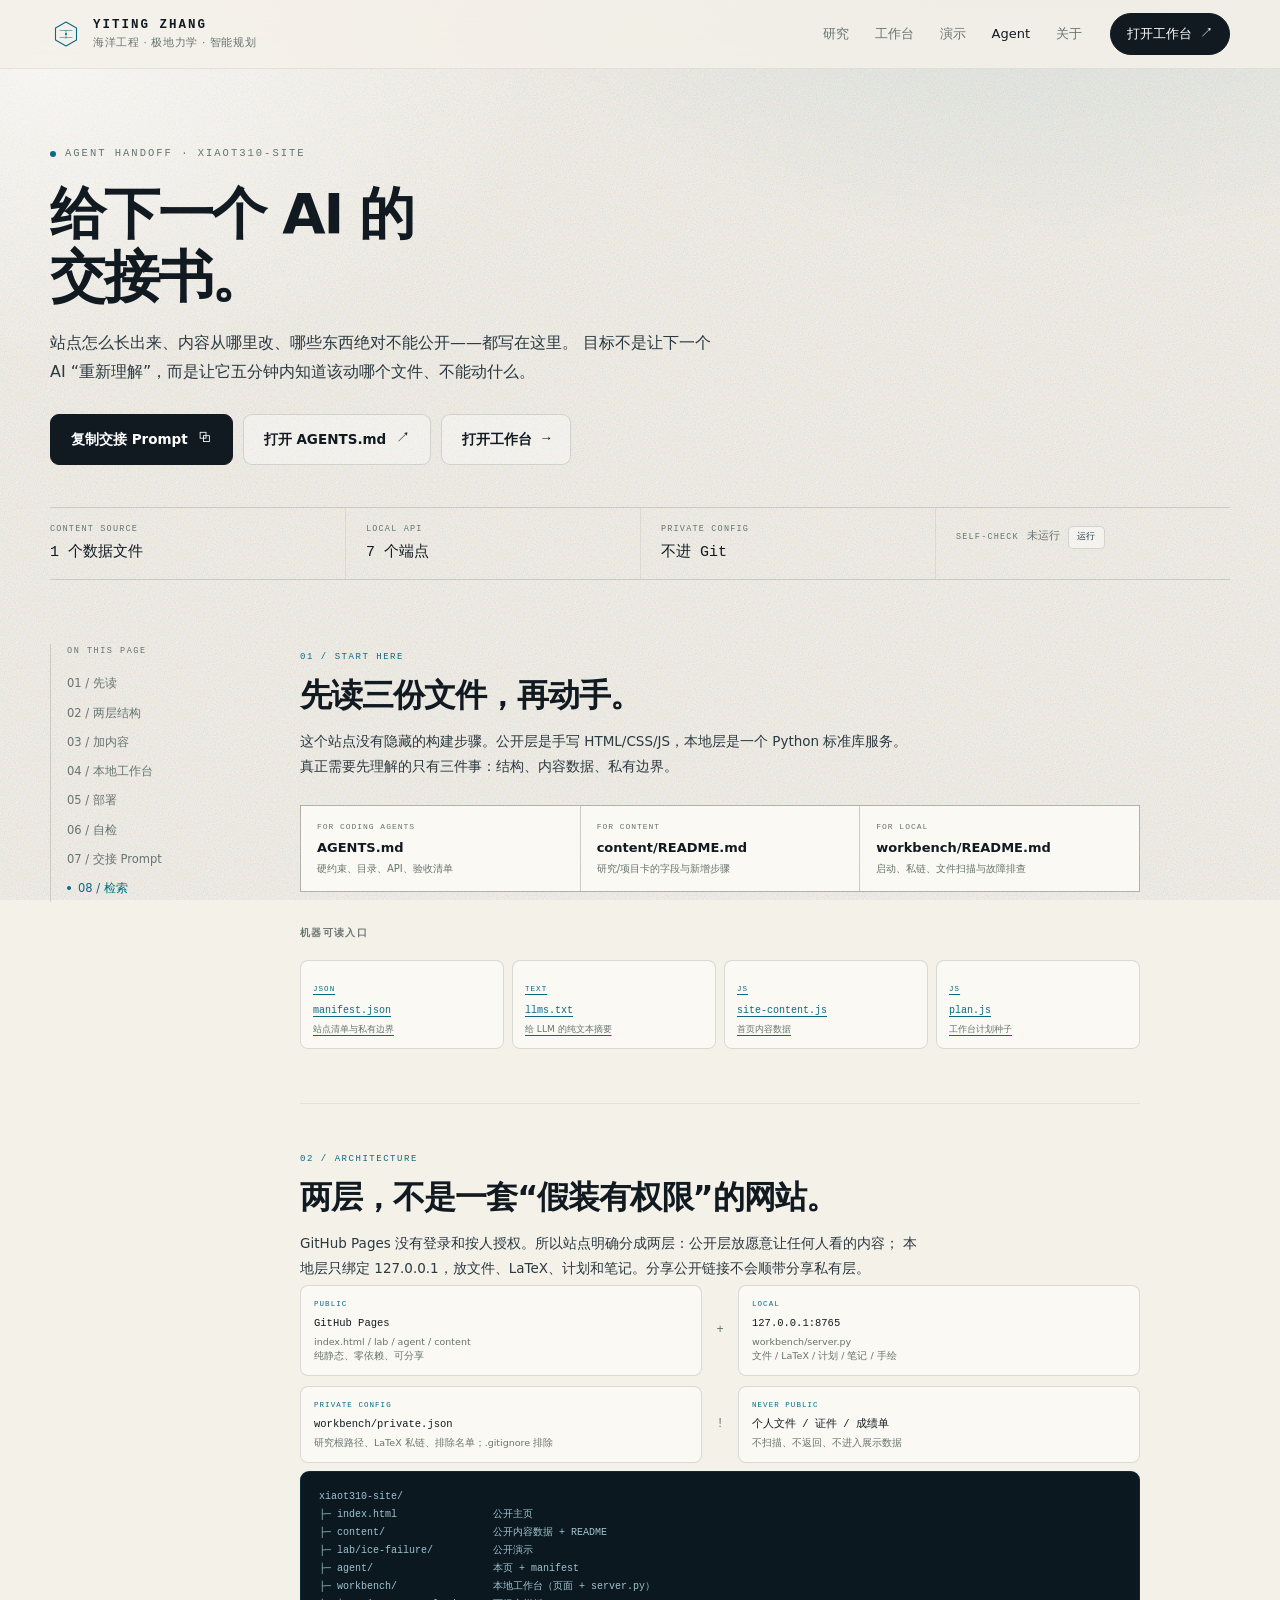
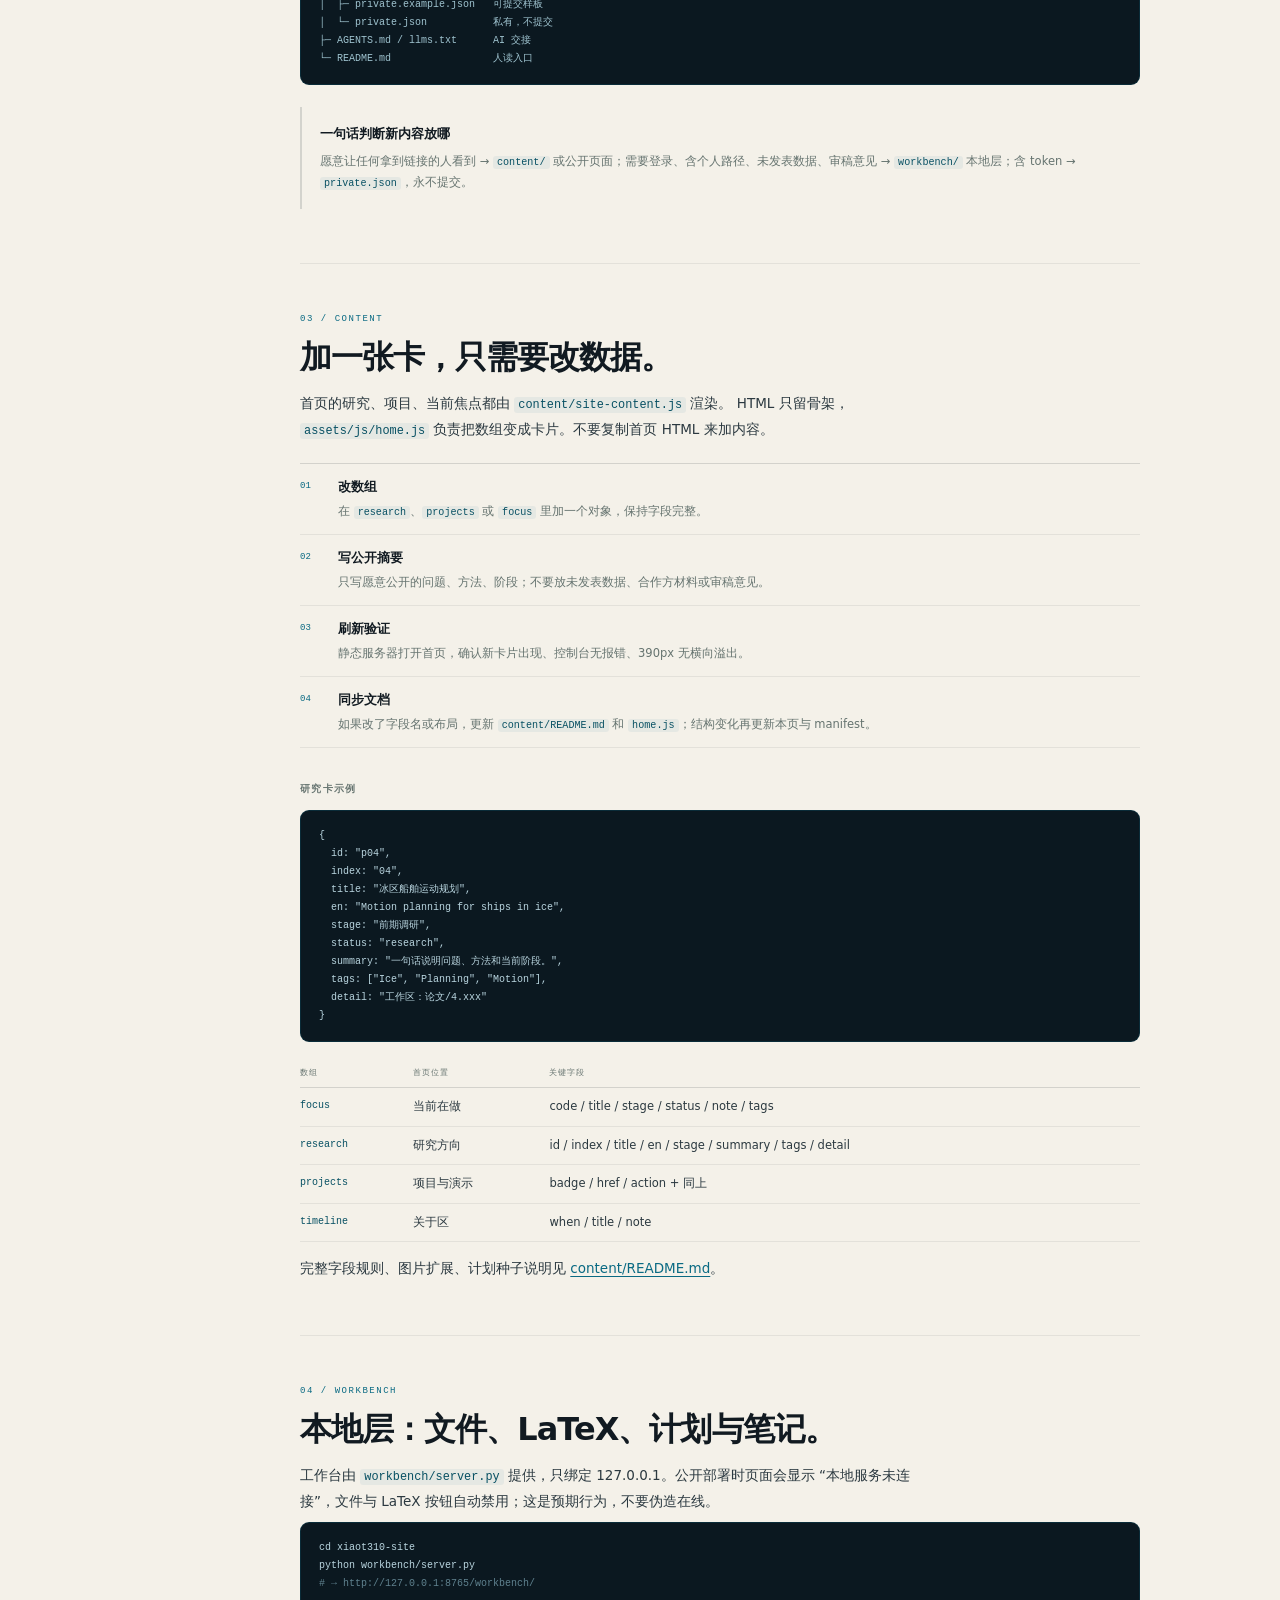
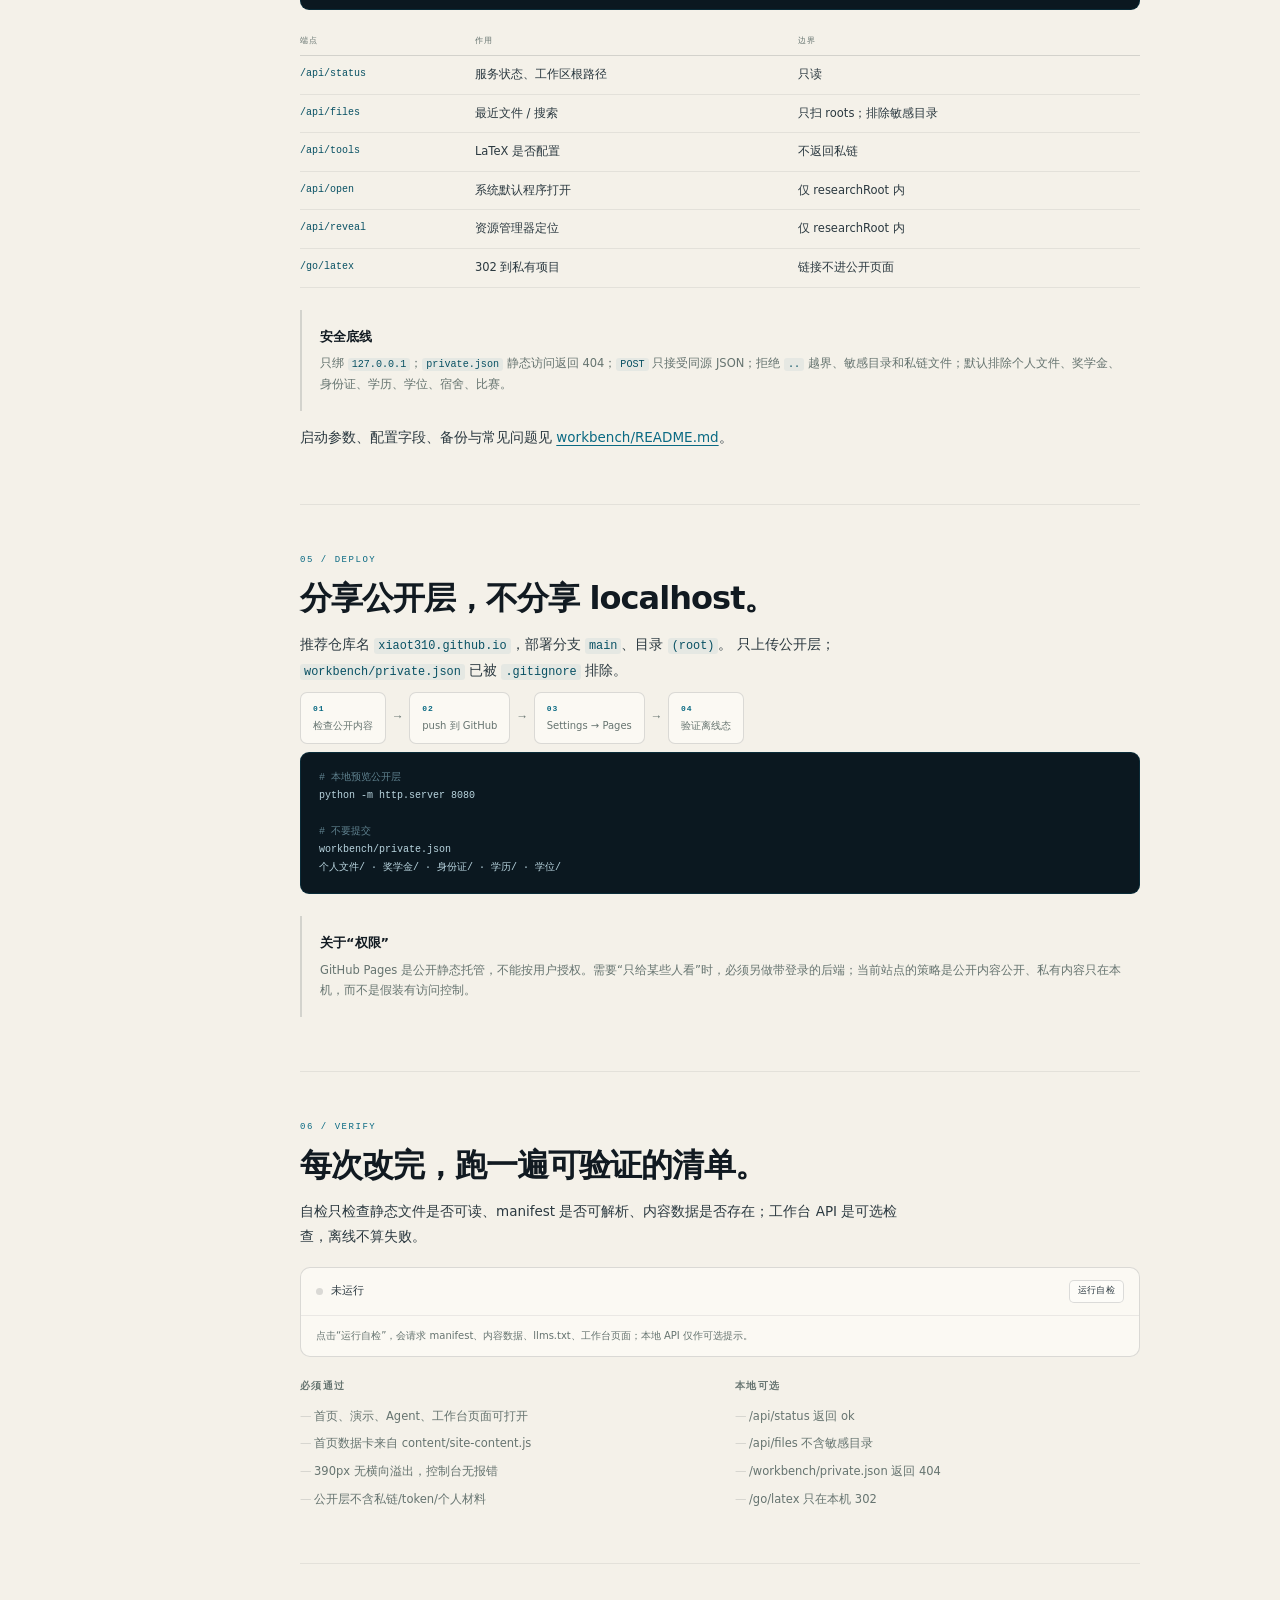
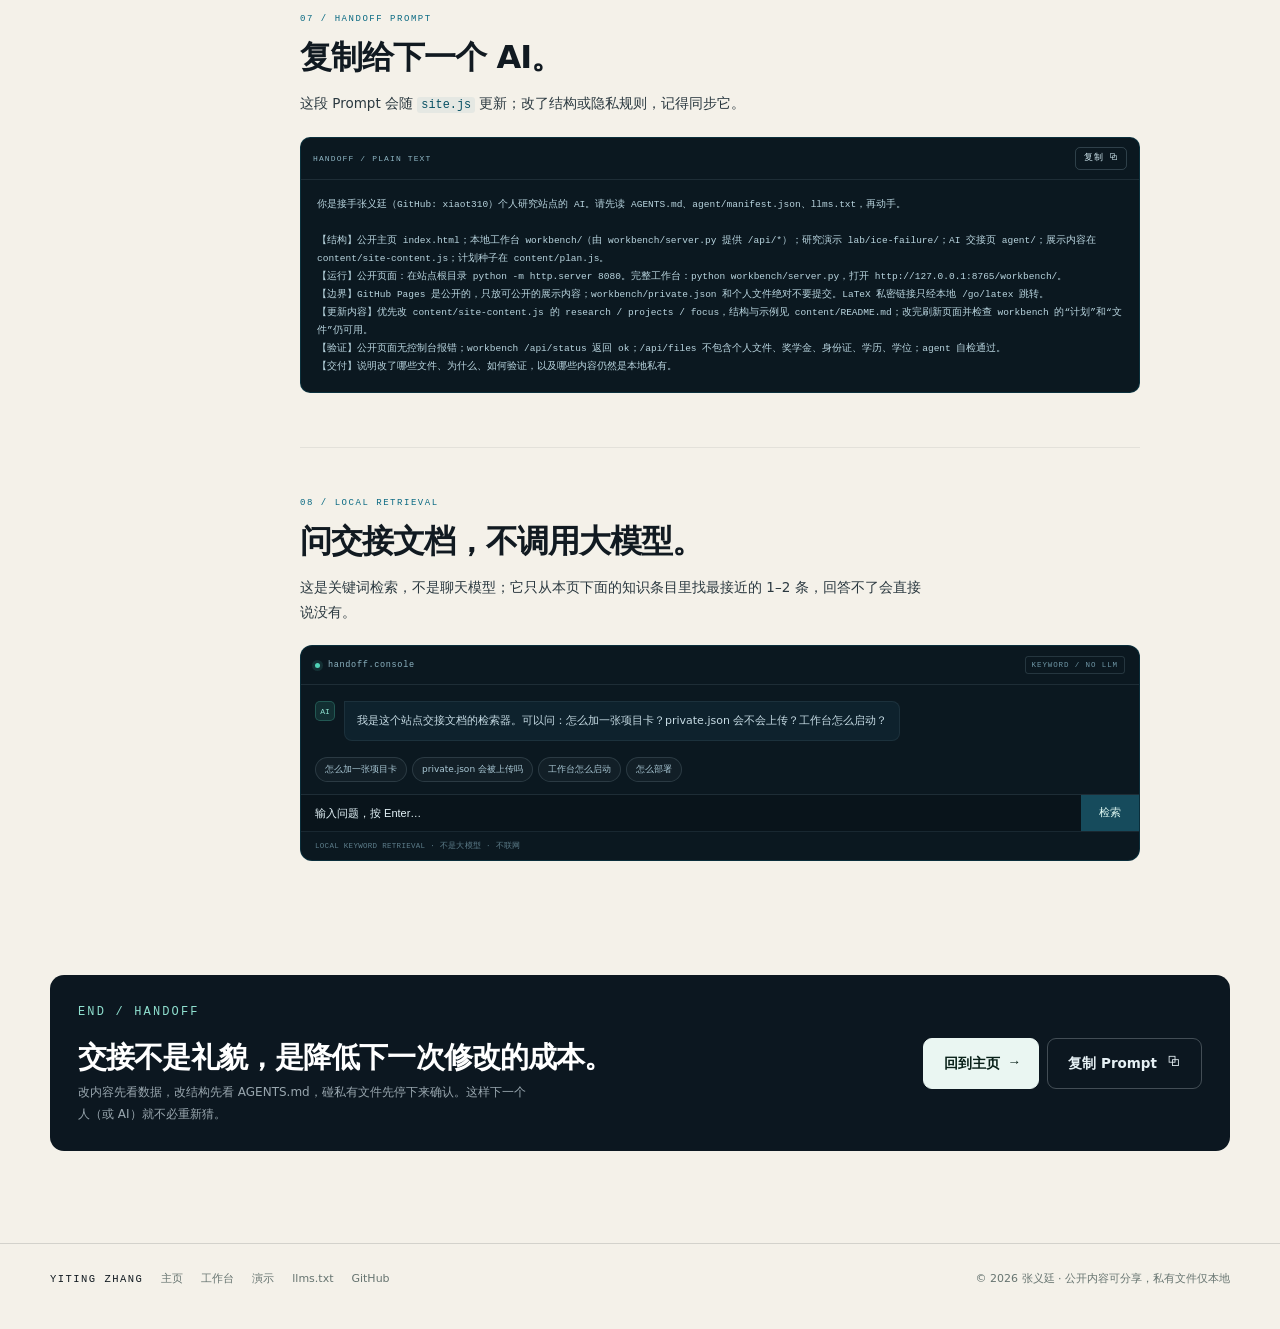
==== agent/index.html @ 85e4af39 "Initial site: personal research homepage + local workbench" ====
<!doctype html>
<html lang="zh-CN">
<head>
<meta charset="utf-8">
<meta name="viewport" content="width=device-width, initial-scale=1">
<title>Agent · 张义廷研究工作台</title>
<meta name="description" content="给下一个 AI 的交接书：站点结构、内容更新、公开/私有边界、工作台 API 与部署验证。">
<meta name="theme-color" content="#f4f1e9">
<link rel="icon" href="../assets/img/favicon.svg" type="image/svg+xml">
<link rel="stylesheet" href="../assets/css/site.css">
<link rel="stylesheet" href="agent.css">
</head>
<body class="agent-page">
<a class="skip" href="#main">跳到正文</a>

<header class="site-header">
  <div class="wrap header-inner">
    <a class="brand" href="../index.html" aria-label="张义廷主页">
      <svg class="brand-mark" viewBox="0 0 64 64" fill="none" aria-hidden="true">
        <path d="M32 8 53 20v24L32 56 11 44V20z" stroke="currentColor" stroke-width="2.2" stroke-linejoin="round"/>
        <path d="M20 25h24M32 25v16M20 39h24" stroke="currentColor" stroke-width="1.6" stroke-linecap="round" opacity=".65"/>
        <circle cx="32" cy="32" r="2.2" fill="currentColor"/>
      </svg>
      <span class="brand-text">
        <strong data-site="brand">YITING ZHANG</strong>
        <small data-site="tagline">海洋工程 · 极地力学 · 智能规划</small>
      </span>
    </a>
    <nav class="nav" aria-label="主导航">
      <a href="../index.html#research">研究</a>
      <a href="../workbench/index.html">工作台</a>
      <a href="../lab/ice-failure/index.html">演示</a>
      <a href="index.html" aria-current="page">Agent</a>
      <a href="../index.html#about">关于</a>
    </nav>
    <a class="header-cta" href="../workbench/index.html">打开工作台 <span>↗</span></a>
  </div>
</header>

<main id="main">
  <section class="wrap agent-hero">
    <p class="eyebrow"><span class="dot"></span> Agent handoff · xiaot310-site</p>
    <h1>给下一个 AI 的<br>交接书。</h1>
    <p class="lede">
      站点怎么长出来、内容从哪里改、哪些东西绝对不能公开——都写在这里。
      目标不是让下一个 AI “重新理解”，而是让它五分钟内知道该动哪个文件、不能动什么。
    </p>
    <div class="agent-hero-actions">
      <button class="btn btn-primary" type="button" data-copy-handoff>复制交接 Prompt <span class="arw">⧉</span></button>
      <a class="btn btn-ghost" href="../AGENTS.md">打开 AGENTS.md <span class="arw">↗</span></a>
      <a class="btn btn-ghost" href="../workbench/index.html">打开工作台 <span class="arw">→</span></a>
    </div>
    <div class="hero-stats">
      <div class="hs"><span>Content source</span><b>1 个数据文件</b></div>
      <div class="hs"><span>Local API</span><b>7 个端点</b></div>
      <div class="hs"><span>Private config</span><b>不进 Git</b></div>
      <div class="hs hs-check"><span>Self-check</span><b id="checkSummaryTop">未运行</b><button class="mini-btn" type="button" id="runCheckTop">运行</button></div>
    </div>
  </section>

  <div class="wrap agent-layout">
    <aside class="agent-toc" aria-label="本页目录">
      <p class="toc-title">ON THIS PAGE</p>
      <a href="#start">01 / 先读</a>
      <a href="#layers">02 / 两层结构</a>
      <a href="#content">03 / 加内容</a>
      <a href="#workbench">04 / 本地工作台</a>
      <a href="#deploy">05 / 部署</a>
      <a href="#verify">06 / 自检</a>
      <a href="#prompt">07 / 交接 Prompt</a>
      <a href="#ask">08 / 检索</a>
    </aside>

    <div class="agent-content">
      <section class="doc-section" id="start">
        <p class="doc-kicker">01 / START HERE</p>
        <h2>先读三份文件，再动手。</h2>
        <p class="doc-lede">
          这个站点没有隐藏的构建步骤。公开层是手写 HTML/CSS/JS，本地层是一个 Python 标准库服务。
          真正需要先理解的只有三件事：结构、内容数据、私有边界。
        </p>
        <div class="fact-grid">
          <div><span>FOR CODING AGENTS</span><b><a href="../AGENTS.md">AGENTS.md</a></b><small>硬约束、目录、API、验收清单</small></div>
          <div><span>FOR CONTENT</span><b><a href="../content/README.md">content/README.md</a></b><small>研究/项目卡的字段与新增步骤</small></div>
          <div><span>FOR LOCAL</span><b><a href="../workbench/README.md">workbench/README.md</a></b><small>启动、私链、文件扫描与故障排查</small></div>
        </div>
        <h3>机器可读入口</h3>
        <div class="machine-links">
          <a href="manifest.json"><span>JSON</span><b>manifest.json</b><small>站点清单与私有边界</small></a>
          <a href="../llms.txt"><span>TEXT</span><b>llms.txt</b><small>给 LLM 的纯文本摘要</small></a>
          <a href="../content/site-content.js"><span>JS</span><b>site-content.js</b><small>首页内容数据</small></a>
          <a href="../content/plan.js"><span>JS</span><b>plan.js</b><small>工作台计划种子</small></a>
        </div>
      </section>

      <section class="doc-section" id="layers">
        <p class="doc-kicker">02 / ARCHITECTURE</p>
        <h2>两层，不是一套“假装有权限”的网站。</h2>
        <p class="doc-lede">
          GitHub Pages 没有登录和按人授权。所以站点明确分成两层：公开层放愿意让任何人看的内容；
          本地层只绑定 127.0.0.1，放文件、LaTeX、计划和笔记。分享公开链接不会顺带分享私有层。
        </p>
        <div class="arch">
          <div class="arch-row">
            <div class="arch-box"><span>PUBLIC</span><b>GitHub Pages</b><small>index.html / lab / agent / content<br>纯静态、零依赖、可分享</small></div>
            <div class="arch-arrow">+</div>
            <div class="arch-box"><span>LOCAL</span><b>127.0.0.1:8765</b><small>workbench/server.py<br>文件 / LaTeX / 计划 / 笔记 / 手绘</small></div>
          </div>
          <div class="arch-row">
            <div class="arch-box"><span>PRIVATE CONFIG</span><b>workbench/private.json</b><small>研究根路径、LaTeX 私链、排除名单；.gitignore 排除</small></div>
            <div class="arch-arrow">!</div>
            <div class="arch-box"><span>NEVER PUBLIC</span><b>个人文件 / 证件 / 成绩单</b><small>不扫描、不返回、不进入展示数据</small></div>
          </div>
        </div>
        <pre class="tree">xiaot310-site/
├─ index.html                公开主页
├─ content/                  公开内容数据 + README
├─ lab/ice-failure/          公开演示
├─ agent/                    本页 + manifest
├─ workbench/                本地工作台（页面 + server.py）
│  ├─ private.example.json   可提交样板
│  └─ private.json           私有，不提交
├─ AGENTS.md / llms.txt      AI 交接
└─ README.md                 人读入口</pre>
        <div class="recipe">
          <h3>一句话判断新内容放哪</h3>
          <p>愿意让任何拿到链接的人看到 → <code>content/</code> 或公开页面；需要登录、含个人路径、未发表数据、审稿意见 → <code>workbench/</code> 本地层；含 token → <code>private.json</code>，永不提交。</p>
        </div>
      </section>

      <section class="doc-section" id="content">
        <p class="doc-kicker">03 / CONTENT</p>
        <h2>加一张卡，只需要改数据。</h2>
        <p class="doc-lede">
          首页的研究、项目、当前焦点都由 <code>content/site-content.js</code> 渲染。
          HTML 只留骨架，<code>assets/js/home.js</code> 负责把数组变成卡片。不要复制首页 HTML 来加内容。
        </p>
        <ol class="steps">
          <li><b>改数组</b><span>在 <code>research</code>、<code>projects</code> 或 <code>focus</code> 里加一个对象，保持字段完整。</span></li>
          <li><b>写公开摘要</b><span>只写愿意公开的问题、方法、阶段；不要放未发表数据、合作方材料或审稿意见。</span></li>
          <li><b>刷新验证</b><span>静态服务器打开首页，确认新卡片出现、控制台无报错、390px 无横向溢出。</span></li>
          <li><b>同步文档</b><span>如果改了字段名或布局，更新 <code>content/README.md</code> 和 <code>home.js</code>；结构变化再更新本页与 manifest。</span></li>
        </ol>
        <h3>研究卡示例</h3>
        <pre class="code">{
  id: "p04",
  index: "04",
  title: "冰区船舶运动规划",
  en: "Motion planning for ships in ice",
  stage: "前期调研",
  status: "research",
  summary: "一句话说明问题、方法和当前阶段。",
  tags: ["Ice", "Planning", "Motion"],
  detail: "工作区：论文/4.xxx"
}</pre>
        <table class="doc-table">
          <thead><tr><th>数组</th><th>首页位置</th><th>关键字段</th></tr></thead>
          <tbody>
            <tr><td>focus</td><td>当前在做</td><td>code / title / stage / status / note / tags</td></tr>
            <tr><td>research</td><td>研究方向</td><td>id / index / title / en / stage / summary / tags / detail</td></tr>
            <tr><td>projects</td><td>项目与演示</td><td>badge / href / action + 同上</td></tr>
            <tr><td>timeline</td><td>关于区</td><td>when / title / note</td></tr>
          </tbody>
        </table>
        <p class="doc-lede" style="margin-top:14px">完整字段规则、图片扩展、计划种子说明见 <a href="../content/README.md">content/README.md</a>。</p>
      </section>

      <section class="doc-section" id="workbench">
        <p class="doc-kicker">04 / WORKBENCH</p>
        <h2>本地层：文件、LaTeX、计划与笔记。</h2>
        <p class="doc-lede">
          工作台由 <code>workbench/server.py</code> 提供，只绑定 127.0.0.1。公开部署时页面会显示
          “本地服务未连接”，文件与 LaTeX 按钮自动禁用；这是预期行为，不要伪造在线。
        </p>
        <pre class="code">cd xiaot310-site
python workbench/server.py
<span class="c"># → http://127.0.0.1:8765/workbench/</span></pre>
        <table class="doc-table">
          <thead><tr><th>端点</th><th>作用</th><th>边界</th></tr></thead>
          <tbody>
            <tr><td>/api/status</td><td>服务状态、工作区根路径</td><td>只读</td></tr>
            <tr><td>/api/files</td><td>最近文件 / 搜索</td><td>只扫 roots；排除敏感目录</td></tr>
            <tr><td>/api/tools</td><td>LaTeX 是否配置</td><td>不返回私链</td></tr>
            <tr><td>/api/open</td><td>系统默认程序打开</td><td>仅 researchRoot 内</td></tr>
            <tr><td>/api/reveal</td><td>资源管理器定位</td><td>仅 researchRoot 内</td></tr>
            <tr><td>/go/latex</td><td>302 到私有项目</td><td>链接不进公开页面</td></tr>
          </tbody>
        </table>
        <div class="recipe">
          <h3>安全底线</h3>
          <p>只绑 <code>127.0.0.1</code>；<code>private.json</code> 静态访问返回 404；<code>POST</code> 只接受同源 JSON；拒绝 <code>..</code> 越界、敏感目录和私链文件；默认排除个人文件、奖学金、身份证、学历、学位、宿舍、比赛。</p>
        </div>
        <p class="doc-lede" style="margin-top:14px">启动参数、配置字段、备份与常见问题见 <a href="../workbench/README.md">workbench/README.md</a>。</p>
      </section>

      <section class="doc-section" id="deploy">
        <p class="doc-kicker">05 / DEPLOY</p>
        <h2>分享公开层，不分享 localhost。</h2>
        <p class="doc-lede">
          推荐仓库名 <code>xiaot310.github.io</code>，部署分支 <code>main</code>、目录 <code>(root)</code>。
          只上传公开层；<code>workbench/private.json</code> 已被 <code>.gitignore</code> 排除。
        </p>
        <div class="flow">
          <div><b>01</b><span>检查公开内容</span></div><div class="flow-arrow">→</div>
          <div><b>02</b><span>push 到 GitHub</span></div><div class="flow-arrow">→</div>
          <div><b>03</b><span>Settings → Pages</span></div><div class="flow-arrow">→</div>
          <div><b>04</b><span>验证离线态</span></div>
        </div>
        <pre class="code"><span class="c"># 本地预览公开层</span>
python -m http.server 8080

<span class="c"># 不要提交</span>
workbench/private.json
个人文件/ · 奖学金/ · 身份证/ · 学历/ · 学位/</pre>
        <div class="recipe">
          <h3>关于“权限”</h3>
          <p>GitHub Pages 是公开静态托管，不能按用户授权。需要“只给某些人看”时，必须另做带登录的后端；当前站点的策略是公开内容公开、私有内容只在本机，而不是假装有访问控制。</p>
        </div>
      </section>

      <section class="doc-section" id="verify">
        <p class="doc-kicker">06 / VERIFY</p>
        <h2>每次改完，跑一遍可验证的清单。</h2>
        <p class="doc-lede">自检只检查静态文件是否可读、manifest 是否可解析、内容数据是否存在；工作台 API 是可选检查，离线不算失败。</p>
        <div class="check-card">
          <div class="check-head">
            <div><span class="check-dot" id="checkDot"></span><b id="checkSummary">未运行</b></div>
            <button class="mini-btn" type="button" id="runCheck">运行自检</button>
          </div>
          <ul class="check-list" id="checkList">
            <li class="muted">点击“运行自检”，会请求 manifest、内容数据、llms.txt、工作台页面；本地 API 仅作可选提示。</li>
          </ul>
        </div>
        <div class="limit-grid" style="margin-top:22px">
          <div>
            <h3>必须通过</h3>
            <ul class="plain-list">
              <li>首页、演示、Agent、工作台页面可打开</li>
              <li>首页数据卡来自 content/site-content.js</li>
              <li>390px 无横向溢出，控制台无报错</li>
              <li>公开层不含私链/token/个人材料</li>
            </ul>
          </div>
          <div>
            <h3>本地可选</h3>
            <ul class="plain-list">
              <li>/api/status 返回 ok</li>
              <li>/api/files 不含敏感目录</li>
              <li>/workbench/private.json 返回 404</li>
              <li>/go/latex 只在本机 302</li>
            </ul>
          </div>
        </div>
      </section>

      <section class="doc-section" id="prompt">
        <p class="doc-kicker">07 / HANDOFF PROMPT</p>
        <h2>复制给下一个 AI。</h2>
        <p class="doc-lede">这段 Prompt 会随 <code>site.js</code> 更新；改了结构或隐私规则，记得同步它。</p>
        <div class="prompt-block">
          <div class="prompt-head"><span>HANDOFF / PLAIN TEXT</span><button class="mini-btn" type="button" data-copy-handoff>复制 ⧉</button></div>
          <pre class="prompt" id="promptText">加载中…</pre>
        </div>
      </section>

      <section class="doc-section" id="ask">
        <p class="doc-kicker">08 / LOCAL RETRIEVAL</p>
        <h2>问交接文档，不调用大模型。</h2>
        <p class="doc-lede">这是关键词检索，不是聊天模型；它只从本页下面的知识条目里找最接近的 1–2 条，回答不了会直接说没有。</p>
        <div class="console">
          <div class="console-head"><span class="ch-dot"></span><span>handoff.console</span><span class="ch-badge">KEYWORD / NO LLM</span></div>
          <div class="console-log" id="agentLog">
            <div class="msg"><span class="msg-avatar">AI</span><div class="msg-body"><p>我是这个站点交接文档的检索器。可以问：怎么加一张项目卡？private.json 会不会上传？工作台怎么启动？</p></div></div>
          </div>
          <div class="console-suggest" id="agentSuggest">
            <button type="button" data-q="怎么加一张项目卡">怎么加一张项目卡</button>
            <button type="button" data-q="private.json 会被上传吗">private.json 会被上传吗</button>
            <button type="button" data-q="工作台怎么启动">工作台怎么启动</button>
            <button type="button" data-q="怎么部署">怎么部署</button>
          </div>
          <form class="console-form" id="agentForm">
            <input id="agentInput" type="text" placeholder="输入问题，按 Enter…" autocomplete="off">
            <button type="submit">检索</button>
          </form>
          <div class="console-note">LOCAL KEYWORD RETRIEVAL · 不是大模型 · 不联网</div>
        </div>
      </section>
    </div>
  </div>

  <section class="wrap closing" style="margin-top:20px">
    <div>
      <p class="kicker" style="color:#8fe0cf">END / HANDOFF</p>
      <h2 style="margin-top:10px;color:#fff;font-size:1.8rem;letter-spacing:-.03em">交接不是礼貌，是降低下一次修改的成本。</h2>
      <p>改内容先看数据，改结构先看 AGENTS.md，碰私有文件先停下来确认。这样下一个人（或 AI）就不必重新猜。</p>
    </div>
    <div style="display:flex;gap:8px;flex-wrap:wrap">
      <a class="btn btn-primary" href="../index.html">回到主页 <span class="arw">→</span></a>
      <button class="btn btn-outline-light" type="button" data-copy-handoff>复制 Prompt <span class="arw">⧉</span></button>
    </div>
  </section>
</main>

<footer class="site-footer">
  <div class="wrap footer-inner">
    <span class="footer-brand" data-site="brand">YITING ZHANG</span>
    <nav class="footer-links" aria-label="页脚导航">
      <a href="../index.html">主页</a>
      <a href="../workbench/index.html">工作台</a>
      <a href="../lab/ice-failure/index.html">演示</a>
      <a href="../llms.txt">llms.txt</a>
      <a href="https://github.com/xiaot310" target="_blank" rel="noopener">GitHub</a>
    </nav>
    <p class="footer-note">© <span data-site="year">2026</span> <span data-site="owner">张义廷</span> · 公开内容可分享，私有文件仅本地</p>
  </div>
</footer>

<script src="../site.config.js"></script>
<script src="knowledge.js"></script>
<script src="../assets/js/site.js"></script>
<script src="agent.js"></script>
</body>
</html>
---- assets/css/site.css ----
/* =====================================================================
 * site.css — 张义廷个人站点基础样式（首页 / Agent / 演示共用）
 * 手写、零依赖；配色是“冷纸 + 冰川蓝 + 一点信号橙”。
 * ===================================================================== */
:root {
  --paper: #f4f1e9;
  --paper-2: #fbf9f3;
  --ink: #111a21;
  --ink-2: #2b3940;
  --muted: #667470;
  --line: rgba(17, 26, 33, .14);
  --line-soft: rgba(17, 26, 33, .07);
  --accent: #0a6a83;
  --accent-2: #075063;
  --ice: #d9e9ee;
  --signal: #d2572f;
  --dark: #08131c;
  --dark-2: #0d1d28;
  --max: 1180px;
  --sans: "Inter", "Segoe UI", "PingFang SC", "Hiragino Sans GB", "Microsoft YaHei", system-ui, sans-serif;
  --serif: "Iowan Old Style", "Palatino Linotype", "Songti SC", "STSong", Georgia, serif;
  --mono: "JetBrains Mono", "SFMono-Regular", Consolas, "Liberation Mono", monospace;
  --ease: cubic-bezier(.2, .7, .2, 1);
}

* { box-sizing: border-box; }
html { scroll-behavior: smooth; -webkit-text-size-adjust: 100%; }
body {
  margin: 0;
  color: var(--ink);
  background: var(--paper);
  font-family: var(--sans);
  font-size: 16px;
  line-height: 1.65;
  -webkit-font-smoothing: antialiased;
  text-rendering: optimizeLegibility;
  overflow-x: hidden;
}
body::before {
  content: "";
  position: fixed;
  inset: 0;
  z-index: -1;
  pointer-events: none;
  background:
    radial-gradient(900px 520px at 82% -10%, rgba(10, 106, 131, .10), transparent 65%),
    radial-gradient(700px 420px at 4% 8%, rgba(255, 255, 255, .55), transparent 70%),
    url("data:image/svg+xml,%3Csvg xmlns='http://www.w3.org/2000/svg' width='160' height='160'%3E%3Cfilter id='n'%3E%3CfeTurbulence type='fractalNoise' baseFrequency='.85' numOctaves='3'/%3E%3C/filter%3E%3Crect width='100%25' height='100%25' filter='url(%23n)' opacity='.32'/%3E%3C/svg%3E");
  background-blend-mode: normal, normal, multiply;
  opacity: .98;
}
::selection { background: rgba(10, 106, 131, .18); }
a { color: inherit; text-decoration: none; }
button { font: inherit; color: inherit; }
img, svg, canvas { display: block; max-width: 100%; }
h1, h2, h3, h4, p { margin: 0; }
ul, ol { margin: 0; padding: 0; list-style: none; }
sub { font-size: .68em; }

.wrap { width: min(calc(100% - 48px), var(--max)); margin-inline: auto; }
.skip {
  position: fixed; left: 16px; top: -60px; z-index: 100;
  background: var(--ink); color: #fff; padding: 10px 16px; border-radius: 8px;
  transition: top .2s;
}
.skip:focus { top: 16px; }
:focus-visible { outline: 2px solid var(--accent); outline-offset: 3px; }

/* ---------------- header ---------------- */
.site-header {
  position: sticky; top: 0; z-index: 50;
  background: rgba(244, 241, 233, .82);
  border-bottom: 1px solid var(--line-soft);
  backdrop-filter: blur(14px) saturate(1.1);
}
.header-inner { height: 68px; display: flex; align-items: center; gap: 28px; }
.brand { display: flex; align-items: center; gap: 11px; margin-right: auto; }
.brand-mark { width: 32px; height: 32px; color: var(--accent); flex: none; }
.brand-text { display: flex; flex-direction: column; line-height: 1.1; }
.brand-text strong {
  font-family: var(--mono); font-size: 12.5px; letter-spacing: .16em; font-weight: 600;
}
.brand-text small { margin-top: 4px; font-size: 10.5px; letter-spacing: .06em; color: var(--muted); }
.nav { display: flex; align-items: center; gap: 26px; }
.nav a {
  position: relative; font-size: 13px; color: var(--muted); padding: 6px 0;
  transition: color .2s;
}
.nav a::after {
  content: ""; position: absolute; left: 0; right: 0; bottom: 0; height: 1px;
  background: var(--accent); transform: scaleX(0); transform-origin: left;
  transition: transform .28s var(--ease);
}
.nav a:hover { color: var(--ink); }
.nav a:hover::after { transform: scaleX(1); }
.nav .nav-ext { font-family: var(--mono); font-size: 11.5px; color: var(--accent); }
.header-cta {
  display: inline-flex; align-items: center; gap: 8px;
  background: var(--ink); color: #fff; font-size: 12.5px;
  padding: 10px 16px; border-radius: 999px;
  border: 1px solid var(--ink);
  transition: background .25s, transform .25s;
}
.header-cta span { font-family: var(--mono); transition: transform .25s; }
.header-cta:hover { background: var(--accent-2); border-color: var(--accent-2); }
.header-cta:hover span { transform: translate(2px, -2px); }

/* ---------------- hero ---------------- */
.hero {
  display: grid; grid-template-columns: 1.08fr .92fr; gap: 54px;
  align-items: center; padding: 82px 0 56px;
}
.eyebrow {
  display: inline-flex; align-items: center; gap: 9px;
  font-family: var(--mono); font-size: 10.5px; letter-spacing: .19em;
  color: var(--muted); text-transform: uppercase;
}
.eyebrow .dot { width: 6px; height: 6px; border-radius: 50%; background: var(--accent); flex: none; }
.hero h1 {
  margin-top: 22px;
  font-size: clamp(2.3rem, 4.4vw, 3.65rem);
  line-height: 1.13; letter-spacing: -.038em; font-weight: 700;
}
.hero h1 em {
  font-style: normal; color: var(--accent);
  background: linear-gradient(transparent 66%, rgba(10, 106, 131, .16) 66%);
  padding: 0 .04em;
}
.lede {
  margin-top: 24px; max-width: 34em;
  color: var(--ink-2); font-size: 16px; line-height: 1.8;
}
.hero-actions { display: flex; flex-wrap: wrap; gap: 12px; margin-top: 32px; }
.btn {
  display: inline-flex; align-items: center; gap: 10px;
  padding: 13px 20px; border-radius: 9px; font-size: 13.5px; font-weight: 600;
  border: 1px solid transparent; cursor: pointer; transition: all .24s var(--ease);
}
.btn .arw { font-family: var(--mono); font-weight: 400; transition: transform .24s; }
.btn:hover .arw { transform: translate(3px, -1px); }
.btn-primary { background: var(--ink); color: #fff; border-color: var(--ink); }
.btn-primary:hover { background: var(--accent-2); border-color: var(--accent-2); }
.btn-ghost { border-color: var(--line); color: var(--ink); background: rgba(255,255,255,.35); }
.btn-ghost:hover { border-color: var(--ink); background: #fff; }
.hero-meta {
  display: flex; flex-wrap: wrap; gap: 8px 20px; margin-top: 30px;
  font-family: var(--mono); font-size: 10.5px; color: var(--muted); letter-spacing: .04em;
}
.hero-meta li { display: flex; align-items: center; gap: 7px; }
.hero-meta li::before { content: ""; width: 4px; height: 4px; background: var(--line); border-radius: 50%; }
.hero-meta li:first-child::before { background: var(--accent); }

.hero-visual {
  position: relative; display: grid; grid-template-rows: auto 1fr auto;
  background: var(--dark); border-radius: 20px; overflow: hidden;
  min-height: 430px; border: 1px solid rgba(10, 106, 131, .25);
  box-shadow: 0 30px 60px -34px rgba(8, 19, 28, .55), 0 2px 0 rgba(255,255,255,.5) inset;
  color: #dbe9f0;
}
.hero-visual::before {
  content: ""; position: absolute; inset: 0; pointer-events: none;
  background: radial-gradient(420px 260px at 78% 18%, rgba(79, 209, 181, .12), transparent 70%);
}
.hv-top, .hv-foot {
  position: relative; z-index: 2; display: flex; align-items: center; justify-content: space-between;
  padding: 13px 16px; font-family: var(--mono); font-size: 9.5px; letter-spacing: .13em;
  color: rgba(219, 233, 240, .62);
}
.hv-top { border-bottom: 1px solid rgba(219,233,240,.09); }
.hv-top .live { display: inline-flex; align-items: center; gap: 7px; color: #9fe8d7; }
.hv-top .live::before {
  content: ""; width: 5px; height: 5px; border-radius: 50%; background: #4fd1b5;
  box-shadow: 0 0 0 3px rgba(79,209,181,.15);
  animation: pulse 2.4s infinite;
}
.hv-canvas-wrap { position: relative; z-index: 1; min-height: 300px; }
.hv-canvas-wrap canvas { position: absolute; inset: 0; width: 100%; height: 100%; }
.hv-foot { border-top: 1px solid rgba(219,233,240,.09); gap: 10px; }
.hv-legend { display: flex; gap: 11px; }
.hv-legend span { display: inline-flex; align-items: center; gap: 5px; }
.hv-legend i { width: 5px; height: 5px; border-radius: 50%; display: inline-block; }
.hv-note { color: rgba(219,233,240,.42); letter-spacing: .04em; }
@keyframes pulse { 0%,100% { opacity: 1; } 50% { opacity: .35; } }

/* ---------------- stats ---------------- */
.stats {
  display: grid; grid-template-columns: repeat(4, 1fr);
  border-top: 1px solid var(--line); border-bottom: 1px solid var(--line);
  padding: 20px 0;
}
.stat { padding: 2px 22px; border-left: 1px solid var(--line-soft); }
.stat:first-child { padding-left: 0; border-left: 0; }
.stat strong {
  display: block; font-family: var(--mono); font-size: 24px; font-weight: 500;
  letter-spacing: -.02em; line-height: 1.1;
}
.stat span { display: block; margin-top: 6px; font-size: 10.5px; color: var(--muted); letter-spacing: .05em; }

/* ---------------- sections ---------------- */
.section { padding: 92px 0 8px; }
.section-head { display: grid; grid-template-columns: 1fr auto; gap: 24px; align-items: end; margin-bottom: 34px; }
.kicker {
  display: flex; align-items: center; gap: 12px;
  font-family: var(--mono); font-size: 10.5px; letter-spacing: .18em; color: var(--accent);
  text-transform: uppercase;
}
.kicker::after { content: ""; width: 46px; height: 1px; background: var(--line); }
.section h2 {
  margin-top: 14px; font-size: clamp(1.65rem, 2.9vw, 2.2rem);
  letter-spacing: -.03em; line-height: 1.2; font-weight: 700;
}
.section-head p { max-width: 30em; color: var(--muted); font-size: 13.5px; line-height: 1.75; }

/* ---------------- project cards ---------------- */
.projects { display: grid; grid-template-columns: 1.12fr .88fr; gap: 18px; }
.card {
  position: relative; display: flex; flex-direction: column;
  min-height: 270px; padding: 24px 24px 20px;
  background: var(--paper-2); border: 1px solid var(--line);
  border-radius: 16px; overflow: hidden;
  transition: transform .3s var(--ease), box-shadow .3s var(--ease), border-color .3s;
}
.card:hover { transform: translateY(-3px); border-color: rgba(10, 106, 131, .45); box-shadow: 0 22px 40px -30px rgba(8, 19, 28, .5); }
.card-top { display: flex; align-items: center; justify-content: space-between; gap: 14px; }
.card-tag { font-family: var(--mono); font-size: 9.5px; letter-spacing: .14em; color: var(--muted); text-transform: uppercase; }
.card-arrow {
  width: 30px; height: 30px; display: grid; place-items: center; flex: none;
  border: 1px solid var(--line); border-radius: 50%; font-family: var(--mono); font-size: 12px;
  transition: all .25s var(--ease);
}
.card:hover .card-arrow { background: var(--accent); border-color: var(--accent); color: #fff; transform: rotate(45deg); }
.card h3 { margin-top: 26px; font-size: 1.42rem; letter-spacing: -.025em; line-height: 1.25; }
.card p { margin-top: 10px; color: var(--muted); font-size: 13px; line-height: 1.75; max-width: 34em; }
.card-foot { margin-top: auto; padding-top: 22px; display: flex; align-items: center; gap: 8px; flex-wrap: wrap; }
.chip {
  font-family: var(--mono); font-size: 9.5px; letter-spacing: .06em; color: var(--ink-2);
  border: 1px solid var(--line-soft); background: rgba(255,255,255,.5);
  padding: 4px 8px; border-radius: 5px;
}
.badge-live {
  display: inline-flex; align-items: center; gap: 6px;
  font-family: var(--mono); font-size: 9px; letter-spacing: .12em; color: var(--accent);
  border: 1px solid rgba(10,106,131,.25); background: rgba(10,106,131,.06);
  padding: 4px 8px; border-radius: 999px;
}
.badge-live::before { content: ""; width: 4px; height: 4px; border-radius: 50%; background: var(--accent); }
.card .ghost-num {
  position: absolute; right: 12px; bottom: -26px; font-family: var(--serif);
  font-size: 128px; line-height: 1; color: rgba(17,26,33,.035); pointer-events: none;
}
.card-placeholder {
  grid-column: 1 / -1; min-height: 130px; flex-direction: row; align-items: center;
  justify-content: space-between; gap: 26px;
  border-style: dashed; background: transparent; color: var(--muted);
}
.card-placeholder:hover { transform: none; box-shadow: none; border-color: var(--line); }
.card-placeholder h3 { margin: 0; font-size: 1.1rem; color: var(--ink-2); }
.card-placeholder p { margin-top: 6px; }
.placeholder-mark { font-family: var(--mono); font-size: 10px; letter-spacing: .18em; color: var(--muted); white-space: nowrap; }

/* ---------------- agent band ---------------- */
.agent-band {
  position: relative; margin-top: 92px; padding: 46px;
  background: var(--dark); color: #e6f0f4; border-radius: 24px; overflow: hidden;
  display: grid; grid-template-columns: 1.02fr .98fr; gap: 46px; align-items: center;
}
.agent-band::before {
  content: ""; position: absolute; inset: 0; pointer-events: none;
  background:
    radial-gradient(520px 300px at 84% 10%, rgba(79, 209, 181, .13), transparent 65%),
    radial-gradient(420px 360px at 4% 100%, rgba(10, 106, 131, .22), transparent 70%);
}
.agent-band::after {
  content: ""; position: absolute; inset: 0; pointer-events: none; opacity: .18;
  background-image: linear-gradient(rgba(219,233,240,.16) 1px, transparent 1px), linear-gradient(90deg, rgba(219,233,240,.16) 1px, transparent 1px);
  background-size: 44px 44px;
  mask-image: radial-gradient(540px 360px at 78% 40%, #000, transparent 75%);
}
.agent-copy, .terminal { position: relative; z-index: 1; }
.agent-band .kicker { color: #8fe0cf; }
.agent-band .kicker::after { background: rgba(219,233,240,.18); }
.agent-band h2 { margin-top: 14px; font-size: clamp(1.6rem, 2.7vw, 2.05rem); line-height: 1.25; letter-spacing: -.03em; color: #fff; }
.agent-band p { margin-top: 14px; color: rgba(230, 240, 244, .66); font-size: 13.5px; line-height: 1.8; max-width: 34em; }
.agent-points { display: grid; gap: 11px; margin-top: 24px; }
.agent-points li { display: flex; gap: 12px; font-size: 12.5px; color: rgba(230,240,244,.8); }
.agent-points b { font-family: var(--mono); font-size: 10px; color: #4fd1b5; font-weight: 500; padding-top: 3px; }
.agent-actions { display: flex; flex-wrap: wrap; gap: 10px; margin-top: 28px; }
.btn-light { background: #eaf6f2; color: #082018; border-color: #eaf6f2; }
.btn-light:hover { background: #4fd1b5; border-color: #4fd1b5; }
.btn-outline-light { border-color: rgba(230,240,244,.25); color: #e6f0f4; background: transparent; }
.btn-outline-light:hover { border-color: rgba(230,240,244,.6); background: rgba(255,255,255,.04); }
.terminal {
  background: rgba(4, 12, 18, .78); border: 1px solid rgba(219,233,240,.14);
  border-radius: 12px; overflow: hidden; box-shadow: 0 24px 50px -30px #000;
}
.term-bar { display: flex; align-items: center; gap: 6px; padding: 10px 12px; border-bottom: 1px solid rgba(219,233,240,.1); }
.term-bar i { width: 8px; height: 8px; border-radius: 50%; background: rgba(219,233,240,.18); }
.term-bar i:nth-child(1) { background: #d2572f; }
.term-bar i:nth-child(2) { background: #d6a13c; }
.term-bar i:nth-child(3) { background: #4fd1b5; }
.term-bar span { margin-left: 6px; font-family: var(--mono); font-size: 9px; letter-spacing: .12em; color: rgba(219,233,240,.4); }
.term-body { padding: 16px; font-family: var(--mono); font-size: 11px; line-height: 1.85; color: #b9d1db; }
.term-body .c { color: #5d7d89; }
.term-body .g { color: #8fe0cf; }
.term-body .o { color: #ffb08a; }
.term-foot { display: flex; justify-content: flex-end; padding: 0 12px 12px; }
.copy-btn {
  display: inline-flex; align-items: center; gap: 7px; cursor: pointer;
  background: rgba(219,233,240,.06); border: 1px solid rgba(219,233,240,.16);
  color: #cfe4ea; border-radius: 6px; padding: 6px 10px;
  font-family: var(--mono); font-size: 9.5px; letter-spacing: .08em;
  transition: all .2s;
}
.copy-btn:hover { background: rgba(79,209,181,.14); border-color: rgba(79,209,181,.4); color: #fff; }

/* ---------------- about ---------------- */
.about-grid { display: grid; grid-template-columns: repeat(3, 1fr); gap: 20px; margin-top: 8px; }
.about-col { border-top: 1px solid var(--line); padding-top: 18px; }
.about-col h3 { font-family: var(--mono); font-size: 10px; letter-spacing: .16em; color: var(--accent); text-transform: uppercase; }
.about-col ul { margin-top: 14px; display: grid; gap: 9px; }
.about-col li { font-size: 12.5px; color: var(--ink-2); display: flex; gap: 9px; line-height: 1.6; }
.about-col li::before { content: "—"; color: var(--line); flex: none; }
.about-note {
  margin-top: 30px; padding: 16px 18px; border-left: 2px solid var(--accent);
  background: rgba(10,106,131,.04); color: var(--muted); font-size: 12.5px; line-height: 1.75;
}

/* ---------------- footer ---------------- */
.site-footer { margin-top: 92px; border-top: 1px solid var(--line); padding: 26px 0 40px; }
.footer-inner { display: flex; align-items: center; gap: 18px; flex-wrap: wrap; }
.footer-brand { font-family: var(--mono); font-size: 10.5px; letter-spacing: .14em; }
.footer-note { font-size: 11px; color: var(--muted); margin-left: auto; }
.footer-links { display: flex; gap: 18px; font-size: 11px; color: var(--muted); }
.footer-links a:hover { color: var(--accent); }

/* ---------------- reveal ---------------- */
.reveal { opacity: 0; transform: translateY(18px); transition: opacity .8s var(--ease), transform .8s var(--ease); }
.reveal.in { opacity: 1; transform: none; }

/* ---------------- responsive ---------------- */
@media (max-width: 1020px) {
  .hero { grid-template-columns: 1fr; gap: 38px; padding-top: 58px; }
  .hero-visual { min-height: 380px; }
  .hero h1 { font-size: clamp(2.4rem, 6.4vw, 3.4rem); }
  .agent-band { grid-template-columns: 1fr; gap: 30px; padding: 36px; }
  .about-grid { grid-template-columns: 1fr 1fr; }
}
@media (max-width: 780px) {
  .wrap { width: min(calc(100% - 32px), var(--max)); }
  .nav { gap: 18px; }
  .nav a { font-size: 12px; }
  .header-cta { display: none; }
  .stats { grid-template-columns: 1fr 1fr; gap: 18px 0; }
  .stat:nth-child(3) { border-left: 0; padding-left: 0; }
  .stat { padding-left: 18px; }
  .section { padding-top: 70px; }
  .section-head { grid-template-columns: 1fr; gap: 12px; }
  .projects { grid-template-columns: 1fr; }
  .card { min-height: 240px; }
  .card-placeholder { flex-direction: column; align-items: flex-start; }
  .about-grid { grid-template-columns: 1fr; }
  .footer-note { margin-left: 0; }
}
@media (max-width: 520px) {
  .hero h1 { font-size: 1.95rem; letter-spacing: -.032em; }
  .nav a[href="#about"] { display: none; }
  .brand-text small { display: none; }
  .hero-visual { min-height: 330px; border-radius: 15px; }
  .hero-actions .btn { width: 100%; justify-content: center; }
  .agent-band { padding: 26px 20px; border-radius: 18px; }
  .term-body { font-size: 10px; }
  .hv-note { display: none; }
}
@media (prefers-reduced-motion: reduce) {
  html { scroll-behavior: auto; }
  *, *::before, *::after { animation-duration: .001ms !important; transition-duration: .001ms !important; }
  .reveal { opacity: 1; transform: none; }
}
---- agent/agent.css ----
/* =====================================================================
 * agent.css — Agent 交接模块（文档 + 本地问答 + 自检）
 * ===================================================================== */
.agent-page { background: var(--paper); }
.agent-page .site-header { position: sticky; }

.agent-hero { padding: 70px 0 40px; }
.agent-hero h1 {
  margin-top: 18px; font-size: clamp(2.3rem, 4.4vw, 3.5rem);
  line-height: 1.12; letter-spacing: -.04em;
}
.agent-hero .lede { max-width: 42em; margin-top: 20px; }
.agent-hero-actions { display: flex; flex-wrap: wrap; gap: 10px; margin-top: 28px; }

.hero-stats {
  display: grid; grid-template-columns: repeat(4, 1fr); gap: 0;
  margin-top: 42px; border-top: 1px solid var(--line); border-bottom: 1px solid var(--line);
}
.hero-stats .hs { padding: 14px 20px; border-left: 1px solid var(--line-soft); }
.hero-stats .hs:first-child { padding-left: 0; border-left: 0; }
.hero-stats span { display: block; font-family: var(--mono); font-size: 8.5px; letter-spacing: .14em; color: var(--muted); text-transform: uppercase; }
.hero-stats b { display: inline-block; margin-top: 5px; font-family: var(--mono); font-size: 15px; font-weight: 500; }
.hs-check { display: flex; flex-wrap: wrap; align-items: baseline; gap: 8px; }
.hs-check b { font-size: 11px; color: var(--muted); }
.mini-btn {
  border: 1px solid var(--line); background: rgba(255,255,255,.45); color: var(--ink-2);
  border-radius: 5px; padding: 3px 8px; font-family: var(--mono); font-size: 9px;
  letter-spacing: .04em; cursor: pointer; transition: all .18s;
}
.mini-btn:hover { border-color: var(--accent); color: var(--accent); }

/* ---------------- layout ---------------- */
.agent-layout {
  display: grid; grid-template-columns: 196px minmax(0, 1fr); gap: 54px;
  padding-bottom: 40px; align-items: start;
}
.agent-toc {
  position: sticky; top: 96px; display: grid; gap: 2px;
  border-left: 1px solid var(--line); padding-left: 16px; margin-top: 24px;
}
.toc-title { font-family: var(--mono); font-size: 8.5px; letter-spacing: .18em; color: var(--muted); margin-bottom: 10px; }
.agent-toc a {
  font-size: 11.5px; color: var(--muted); padding: 5px 0; line-height: 1.5;
  transition: color .18s;
}
.agent-toc a:hover { color: var(--ink); }
.agent-toc a.is-active { color: var(--accent); }
.agent-toc a.is-active::before {
  content: ""; display: inline-block; width: 4px; height: 4px; border-radius: 50%;
  background: var(--accent); margin-right: 7px; vertical-align: 2px;
}

.agent-content { min-width: 0; max-width: 840px; }
.doc-section { padding: 48px 0 54px; border-top: 1px solid var(--line-soft); scroll-margin-top: 88px; }
.doc-section:first-child { border-top: 0; padding-top: 30px; }
.doc-kicker { font-family: var(--mono); font-size: 9px; letter-spacing: .17em; color: var(--accent); text-transform: uppercase; }
.doc-section h2 { margin-top: 10px; font-size: clamp(1.5rem, 2.6vw, 2rem); letter-spacing: -.03em; line-height: 1.25; }
.doc-lede { margin-top: 14px; color: var(--ink-2); font-size: 13.5px; line-height: 1.85; max-width: 46em; }
.doc-section h3 {
  margin: 34px 0 12px; font-family: var(--mono); font-size: 9.5px; letter-spacing: .14em;
  text-transform: uppercase; color: var(--muted);
}
.doc-section p code, .doc-section li code, .doc-section td code {
  font-family: var(--mono); font-size: .88em; color: var(--accent-2);
  background: rgba(10,106,131,.06); padding: 1px 4px; border-radius: 3px;
}

/* ---------------- facts ---------------- */
.fact-grid { display: grid; grid-template-columns: repeat(3, 1fr); gap: 1px; margin-top: 26px; background: var(--line); border: 1px solid var(--line); }
.fact-grid > div { background: var(--paper-2); padding: 14px 16px; }
.fact-grid span { display: block; font-family: var(--mono); font-size: 8px; letter-spacing: .12em; color: var(--muted); text-transform: uppercase; }
.fact-grid b { display: block; margin-top: 5px; font-size: 13px; }
.fact-grid small { display: block; margin-top: 3px; font-size: 10px; color: var(--muted); }

/* ---------------- architecture ---------------- */
.arch { margin-top: 4px; display: grid; gap: 10px; }
.arch-row { display: flex; align-items: stretch; gap: 9px; }
.arch-box {
  flex: 1; min-width: 0; padding: 12px 13px; border: 1px solid var(--line);
  background: var(--paper-2); border-radius: 8px;
}
.arch-box span { display: block; font-family: var(--mono); font-size: 7.5px; letter-spacing: .14em; color: var(--accent); }
.arch-box b { display: block; margin-top: 4px; font-family: var(--mono); font-size: 10.5px; font-weight: 500; color: var(--ink); }
.arch-box small { display: block; margin-top: 3px; font-size: 9.5px; color: var(--muted); line-height: 1.5; }
.arch-arrow { display: grid; place-items: center; width: 18px; flex: none; color: var(--muted); font-family: var(--mono); font-size: 12px; }

/* ---------------- code / tree ---------------- */
.tree, .code {
  margin: 0; padding: 16px 18px; border-radius: 9px;
  background: #0b1820; color: #b9d5df; border: 1px solid rgba(10,106,131,.25);
  font-family: var(--mono); font-size: 10px; line-height: 1.8;
  overflow-x: auto; white-space: pre; tab-size: 2;
}
.tree { color: #9fc3cf; }
.code .c { color: #5f818e; }
.code .s { color: #9fe0cf; }
.doc-section .tree, .doc-section .code { margin-top: 8px; }

/* ---------------- principles ---------------- */
.principle-grid { display: grid; grid-template-columns: 1fr 1fr; gap: 14px; margin-top: 8px; }
.principle { padding: 18px 18px 16px; border: 1px solid var(--line); background: var(--paper-2); border-radius: 10px; }
.principle span { font-family: var(--mono); font-size: 9px; color: var(--accent); letter-spacing: .1em; }
.principle h3 { margin: 8px 0 0; font-family: var(--sans); font-size: 14px; letter-spacing: -.01em; color: var(--ink); text-transform: none; }
.principle p { margin-top: 7px; font-size: 11.5px; line-height: 1.75; color: var(--muted); }

.flow { display: flex; align-items: center; gap: 8px; flex-wrap: wrap; margin-top: 8px; }
.flow > div:not(.flow-arrow) { padding: 9px 12px; border: 1px solid var(--line); border-radius: 7px; background: var(--paper-2); }
.flow b { display: block; font-family: var(--mono); font-size: 8px; letter-spacing: .12em; color: var(--accent); }
.flow span { display: block; margin-top: 3px; font-size: 10px; color: var(--muted); }
.flow-arrow { color: var(--muted); font-family: var(--mono); font-size: 12px; }

/* ---------------- steps ---------------- */
.steps { counter-reset: step; display: grid; gap: 0; margin-top: 20px; border-top: 1px solid var(--line); }
.steps li {
  position: relative; display: block;
  padding: 13px 0 13px 38px; border-bottom: 1px solid var(--line-soft);
}
.steps li::before {
  counter-increment: step; content: "0" counter(step);
  position: absolute; left: 0; top: 15px;
  font-family: var(--mono); font-size: 9px; color: var(--accent);
}
.steps b { display: block; font-size: 12.5px; font-weight: 600; }
.steps span { display: block; margin-top: 3px; font-size: 11.5px; line-height: 1.75; color: var(--muted); }

/* ---------------- tables ---------------- */
.doc-table { width: 100%; border-collapse: collapse; margin-top: 16px; font-size: 11.5px; }
.doc-table th {
  text-align: left; font-family: var(--mono); font-size: 8px; letter-spacing: .12em;
  color: var(--muted); text-transform: uppercase; font-weight: 500;
  border-bottom: 1px solid var(--line); padding: 8px 10px 8px 0;
}
.doc-table td { padding: 9px 12px 9px 0; border-bottom: 1px solid var(--line-soft); vertical-align: top; line-height: 1.7; color: var(--ink-2); }
.doc-table td:first-child { font-family: var(--mono); font-size: 10px; color: var(--accent-2); white-space: nowrap; }
.doc-table tr:hover td { background: rgba(10,106,131,.025); }
.file-table { table-layout: fixed; }
.file-table th:nth-child(1), .file-table td:nth-child(1) { width: 35%; }
.file-table th:nth-child(2), .file-table td:nth-child(2) { width: 39%; }
.file-table th:nth-child(3), .file-table td:nth-child(3) { width: 26%; }
.file-table td { overflow-wrap: anywhere; }
.file-table td:first-child { white-space: normal; }

/* ---------------- recipes ---------------- */
.recipe { margin-top: 22px; padding: 16px 18px; border-left: 2px solid var(--line); }
.recipe h3 { margin: 0 0 6px; font-family: var(--sans); font-size: 13px; letter-spacing: 0; text-transform: none; color: var(--ink); }
.recipe p { font-size: 11.5px; line-height: 1.8; color: var(--muted); }
.recipe .code { margin-top: 10px; font-size: 9.5px; }

/* ---------------- machine links ---------------- */
.machine-links { display: grid; grid-template-columns: repeat(4, 1fr); gap: 8px; margin-top: 18px; }
.machine-links a {
  display: block; padding: 12px; border: 1px solid var(--line); border-radius: 8px;
  background: var(--paper-2); transition: all .2s;
}
.machine-links a:hover { border-color: var(--accent); transform: translateY(-2px); }
.machine-links span { font-family: var(--mono); font-size: 7.5px; letter-spacing: .14em; color: var(--accent); }
.machine-links b { display: block; margin-top: 4px; font-family: var(--mono); font-size: 10px; font-weight: 500; }
.machine-links small { display: block; margin-top: 3px; font-size: 9px; line-height: 1.5; color: var(--muted); }

.prompt-block { margin-top: 20px; border: 1px solid rgba(10,106,131,.3); border-radius: 10px; overflow: hidden; background: #0b1820; }
.prompt-head {
  display: flex; align-items: center; justify-content: space-between;
  padding: 9px 12px; border-bottom: 1px solid rgba(190,225,238,.1);
  font-family: var(--mono); font-size: 8px; letter-spacing: .14em; color: #8fb6c4;
}
.prompt-head .mini-btn { border-color: rgba(190,225,238,.2); background: transparent; color: #cfe6ee; }
.prompt { margin: 0; padding: 16px; font-family: var(--mono); font-size: 9.5px; line-height: 1.9; color: #b9d5df; white-space: pre-wrap; }
.rules { margin-top: 26px; }
.rules h3 { margin-top: 0; }
.rules ul { display: grid; gap: 10px; }
.rules li { position: relative; padding-left: 16px; font-size: 11.5px; line-height: 1.8; color: var(--ink-2); }
.rules li::before { content: ""; position: absolute; left: 0; top: 8px; width: 5px; height: 5px; background: var(--accent); border-radius: 50%; opacity: .55; }
.rules b { color: var(--ink); }

/* ---------------- check ---------------- */
.check-card { margin-top: 18px; border: 1px solid var(--line); border-radius: 10px; background: var(--paper-2); overflow: hidden; }
.check-head { display: flex; align-items: center; justify-content: space-between; gap: 12px; padding: 12px 15px; border-bottom: 1px solid var(--line-soft); }
.check-head > div { display: flex; align-items: center; gap: 8px; }
.check-dot { width: 7px; height: 7px; border-radius: 50%; background: var(--line); }
.check-dot.ok { background: #2e9e83; box-shadow: 0 0 0 3px rgba(46,158,131,.12); }
.check-dot.bad { background: var(--signal); box-shadow: 0 0 0 3px rgba(210,87,47,.12); }
.check-head b { font-size: 11px; font-weight: 500; color: var(--ink-2); }
.check-list { padding: 12px 15px; display: grid; gap: 7px; }
.check-list li { display: flex; align-items: baseline; gap: 9px; font-family: var(--mono); font-size: 9px; color: var(--muted); }
.check-list li .ck { width: 14px; flex: none; font-size: 10px; }
.check-list li.ok .ck { color: #2e9e83; }
.check-list li.bad .ck { color: var(--signal); }
.check-list li b { font-weight: 500; color: var(--ink-2); font-family: var(--sans); font-size: 9.5px; }
.check-list li span.detail { margin-left: auto; color: var(--muted); font-size: 8.5px; }
.check-list li.muted { font-family: var(--sans); font-size: 10px; color: var(--muted); }

/* ---------------- limits ---------------- */
.limit-grid { display: grid; grid-template-columns: 1fr 1fr; gap: 30px; margin-top: 8px; }
.limit-grid h3 { margin-top: 0; }
.plain-list { display: grid; gap: 8px; }
.plain-list li { position: relative; padding-left: 14px; font-size: 11.5px; color: var(--muted); line-height: 1.7; }
.plain-list li::before { content: "—"; position: absolute; left: 0; color: var(--line); }
.closing {
  margin-top: 34px; padding: 26px 28px; border-radius: 14px; background: #0c1720; color: #dcebf2;
  display: flex; align-items: center; justify-content: space-between; gap: 26px; flex-wrap: wrap;
}
.closing p { max-width: 38em; font-size: 12px; line-height: 1.85; color: rgba(220,235,242,.68); }
.closing strong { color: #fff; font-weight: 600; }
.closing .btn-primary { background: #eaf6f2; color: #082018; border-color: #eaf6f2; }
.closing .btn-primary:hover { background: #4fd1b5; border-color: #4fd1b5; }

/* ---------------- console ---------------- */
.console { margin-top: 20px; border: 1px solid rgba(10,106,131,.28); border-radius: 12px; overflow: hidden; background: #0b1820; color: #dbeaf0; color-scheme: dark; }
.console-head {
  display: flex; align-items: center; gap: 8px; padding: 10px 14px;
  border-bottom: 1px solid rgba(190,225,238,.1);
  font-family: var(--mono); font-size: 8.5px; letter-spacing: .08em; color: #8fb6c4;
}
.ch-dot { width: 5px; height: 5px; border-radius: 50%; background: #4fd1b5; box-shadow: 0 0 0 3px rgba(79,209,181,.13); }
.ch-badge { margin-left: auto; font-size: 7.5px; letter-spacing: .12em; color: #6f97a6; border: 1px solid rgba(190,225,238,.15); padding: 2px 6px; border-radius: 3px; }
.console-log { padding: 16px 14px; display: grid; gap: 12px; max-height: 330px; overflow-y: auto; scrollbar-width: thin; }
.console-log::-webkit-scrollbar { width: 6px; }
.console-log::-webkit-scrollbar-thumb { background: rgba(190,225,238,.15); border-radius: 3px; }
.msg { display: flex; gap: 9px; align-items: flex-start; }
.msg-avatar {
  width: 20px; height: 20px; flex: none; border-radius: 5px; display: grid; place-items: center;
  background: rgba(79,209,181,.12); border: 1px solid rgba(79,209,181,.25);
  font-family: var(--mono); font-size: 8px; color: #8fe0cf;
}
.msg-body {
  font-size: 11px; line-height: 1.8; color: #c6dbe4;
  background: #0e222d; border: 1px solid rgba(190,225,238,.08);
  padding: 9px 12px; border-radius: 0 8px 8px 8px; max-width: 92%;
}
.msg-body p + p { margin-top: 6px; }
.msg-body code { font-family: var(--mono); font-size: .9em; color: #9fe0cf; background: rgba(79,209,181,.07); padding: 1px 4px; border-radius: 3px; }
.msg-body a { color: #8fd8ff; text-decoration: underline; text-underline-offset: 2px; }
.msg-body ul { margin-top: 5px; display: grid; gap: 4px; }
.msg-body li { position: relative; padding-left: 11px; }
.msg-body li::before { content: "·"; position: absolute; left: 0; color: #4fd1b5; }
.msg-user { justify-content: flex-end; }
.msg-user .msg-body {
  background: #123c49; border-color: rgba(120,190,230,.2);
  color: #e2f2f8; border-radius: 8px 0 8px 8px;
}
.msg-user .msg-avatar { background: rgba(120,190,230,.12); border-color: rgba(120,190,230,.3); color: #9fd8ff; }
.console-suggest { display: flex; flex-wrap: wrap; gap: 5px; padding: 0 14px 12px; }
.console-suggest button {
  border: 1px solid rgba(190,225,238,.14); background: rgba(255,255,255,.03);
  color: #a9c7d4; border-radius: 999px; padding: 4px 9px; font-size: 9px; cursor: pointer;
  transition: all .18s;
}
.console-suggest button:hover { border-color: rgba(79,209,181,.4); color: #e8f7fb; }
.console-form { display: flex; border-top: 1px solid rgba(190,225,238,.1); }
.console-form input {
  flex: 1; min-width: 0; border: 0; background: rgba(0,0,0,.15); color: #e6f5fa;
  padding: 12px 14px; font-size: 11px; outline: none;
  -webkit-text-fill-color: #e6f5fa;
}
.console-form input::placeholder { color: #7f9ba8; }
.console-form button {
  border: 0; background: #164b5c; color: #dff8f2; padding: 0 18px; font-size: 10.5px;
  cursor: pointer; transition: background .2s;
}
.console-form button:hover { background: #1e6479; }
.console-note { padding: 8px 14px; font-family: var(--mono); font-size: 7.5px; letter-spacing: .04em; color: #5d7d8a; border-top: 1px solid rgba(190,225,238,.08); }
.typing { display: inline-flex; gap: 3px; }
.typing i { width: 4px; height: 4px; border-radius: 50%; background: #8fb6c4; animation: blink 1s infinite; }
.typing i:nth-child(2) { animation-delay: .15s; }
.typing i:nth-child(3) { animation-delay: .3s; }
@keyframes blink { 0%, 70%, 100% { opacity: .25; } 35% { opacity: 1; } }

/* ---------------- responsive ---------------- */
@media (max-width: 980px) {
  .agent-layout { grid-template-columns: 1fr; gap: 0; }
  .agent-toc { display: none; }
  .agent-content { max-width: none; }
  .hero-stats { grid-template-columns: 1fr 1fr; }
  .hero-stats .hs:nth-child(3) { border-left: 0; padding-left: 0; }
  .machine-links { grid-template-columns: 1fr 1fr; }
}
@media (max-width: 720px) {
  .agent-hero { padding-top: 46px; }
  .agent-hero h1 { font-size: clamp(2rem, 8vw, 2.7rem); }
  .fact-grid { grid-template-columns: 1fr 1fr; }
  .principle-grid { grid-template-columns: 1fr; }
  .arch-row { flex-direction: column; }
  .arch-arrow { width: auto; height: 14px; transform: rotate(90deg); }
  .limit-grid { grid-template-columns: 1fr; gap: 10px; }
  .doc-table { font-size: 10.5px; }
  .doc-table th { font-size: 7.5px; }
  .machine-links { grid-template-columns: 1fr; }
  .closing { padding: 22px; }
  .hero-stats { margin-top: 30px; }
}
@media (max-width: 480px) {
  .fact-grid { grid-template-columns: 1fr; }
  .hero-stats { grid-template-columns: 1fr; }
  .hero-stats .hs { border-left: 0; padding-left: 0; }
}

/* ---------------- personal handoff additions ---------------- */
.agent-page .nav a[aria-current="page"] { color: var(--ink); }
.agent-page .nav a[aria-current="page"]::after {
  content: ""; display: block; width: 100%; height: 1px; margin-top: 3px; background: var(--accent);
}
.doc-section a { color: var(--accent); text-decoration: underline; text-underline-offset: 3px; text-decoration-thickness: 1px; }
.doc-section a:hover { color: var(--accent-2); }
.fact-grid a { color: var(--ink); text-decoration: none; }
.fact-grid a:hover { color: var(--accent); }
.fact-grid b { line-height: 1.5; }
.machine-links b { overflow-wrap: anywhere; }
.msg-body p { white-space: pre-wrap; }
.check-list li .detail { max-width: 44%; text-align: right; }
.agent-page .closing { margin-bottom: 0; }
@media (max-width: 720px) {
  .check-list li { flex-wrap: wrap; }
  .check-list li .detail { margin-left: 23px; max-width: none; text-align: left; }
}
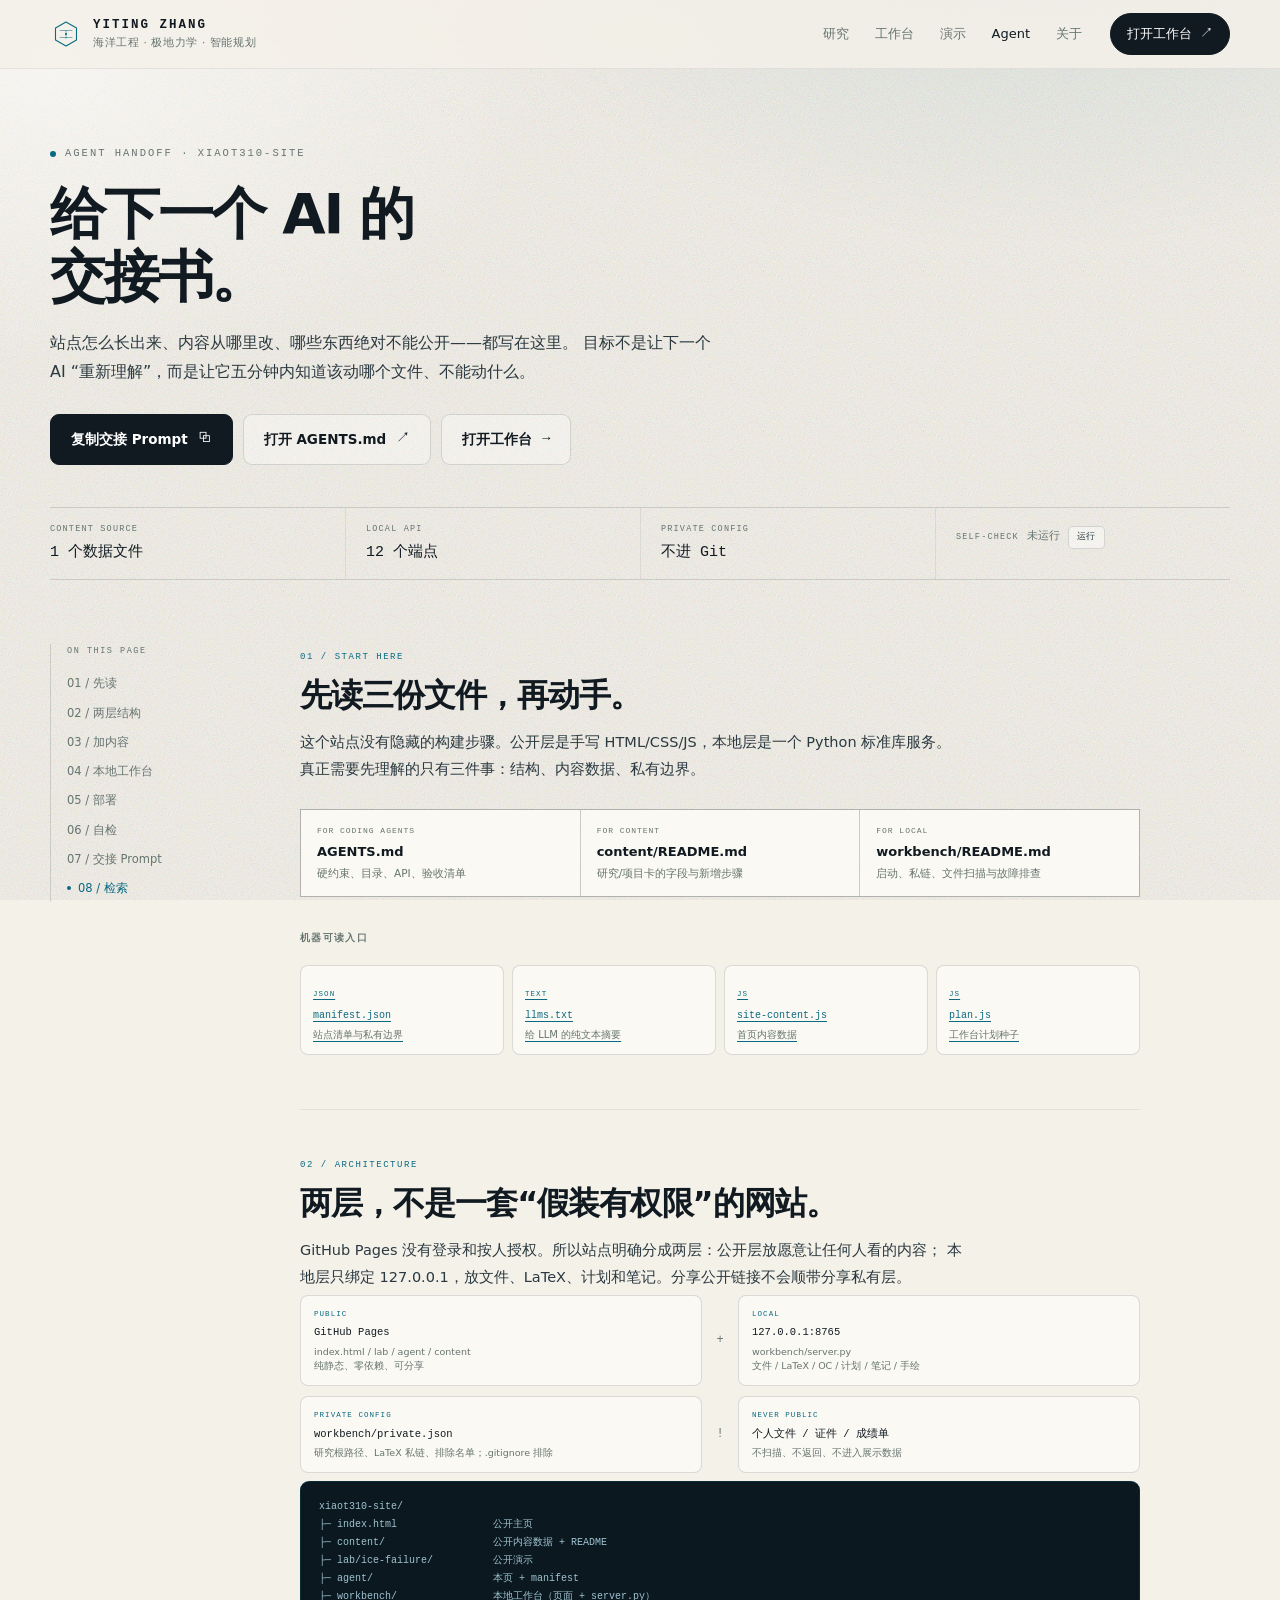
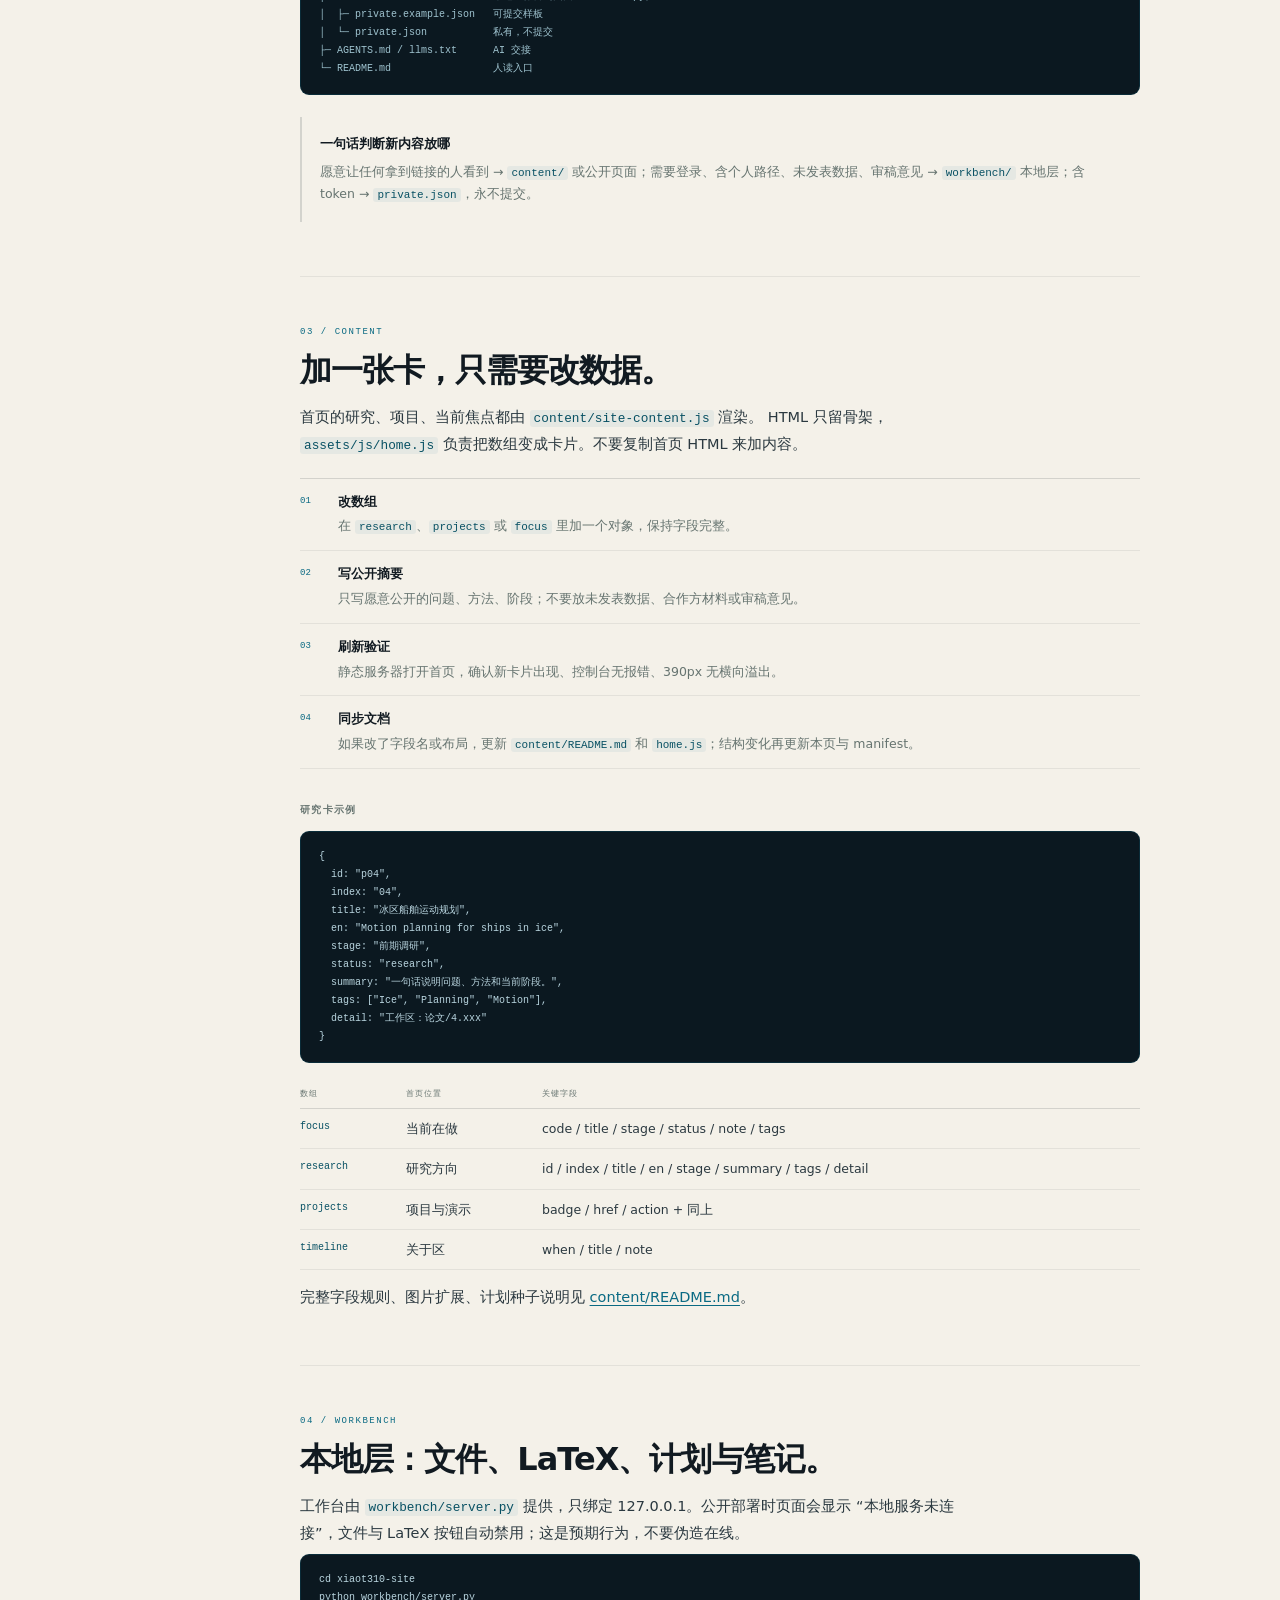
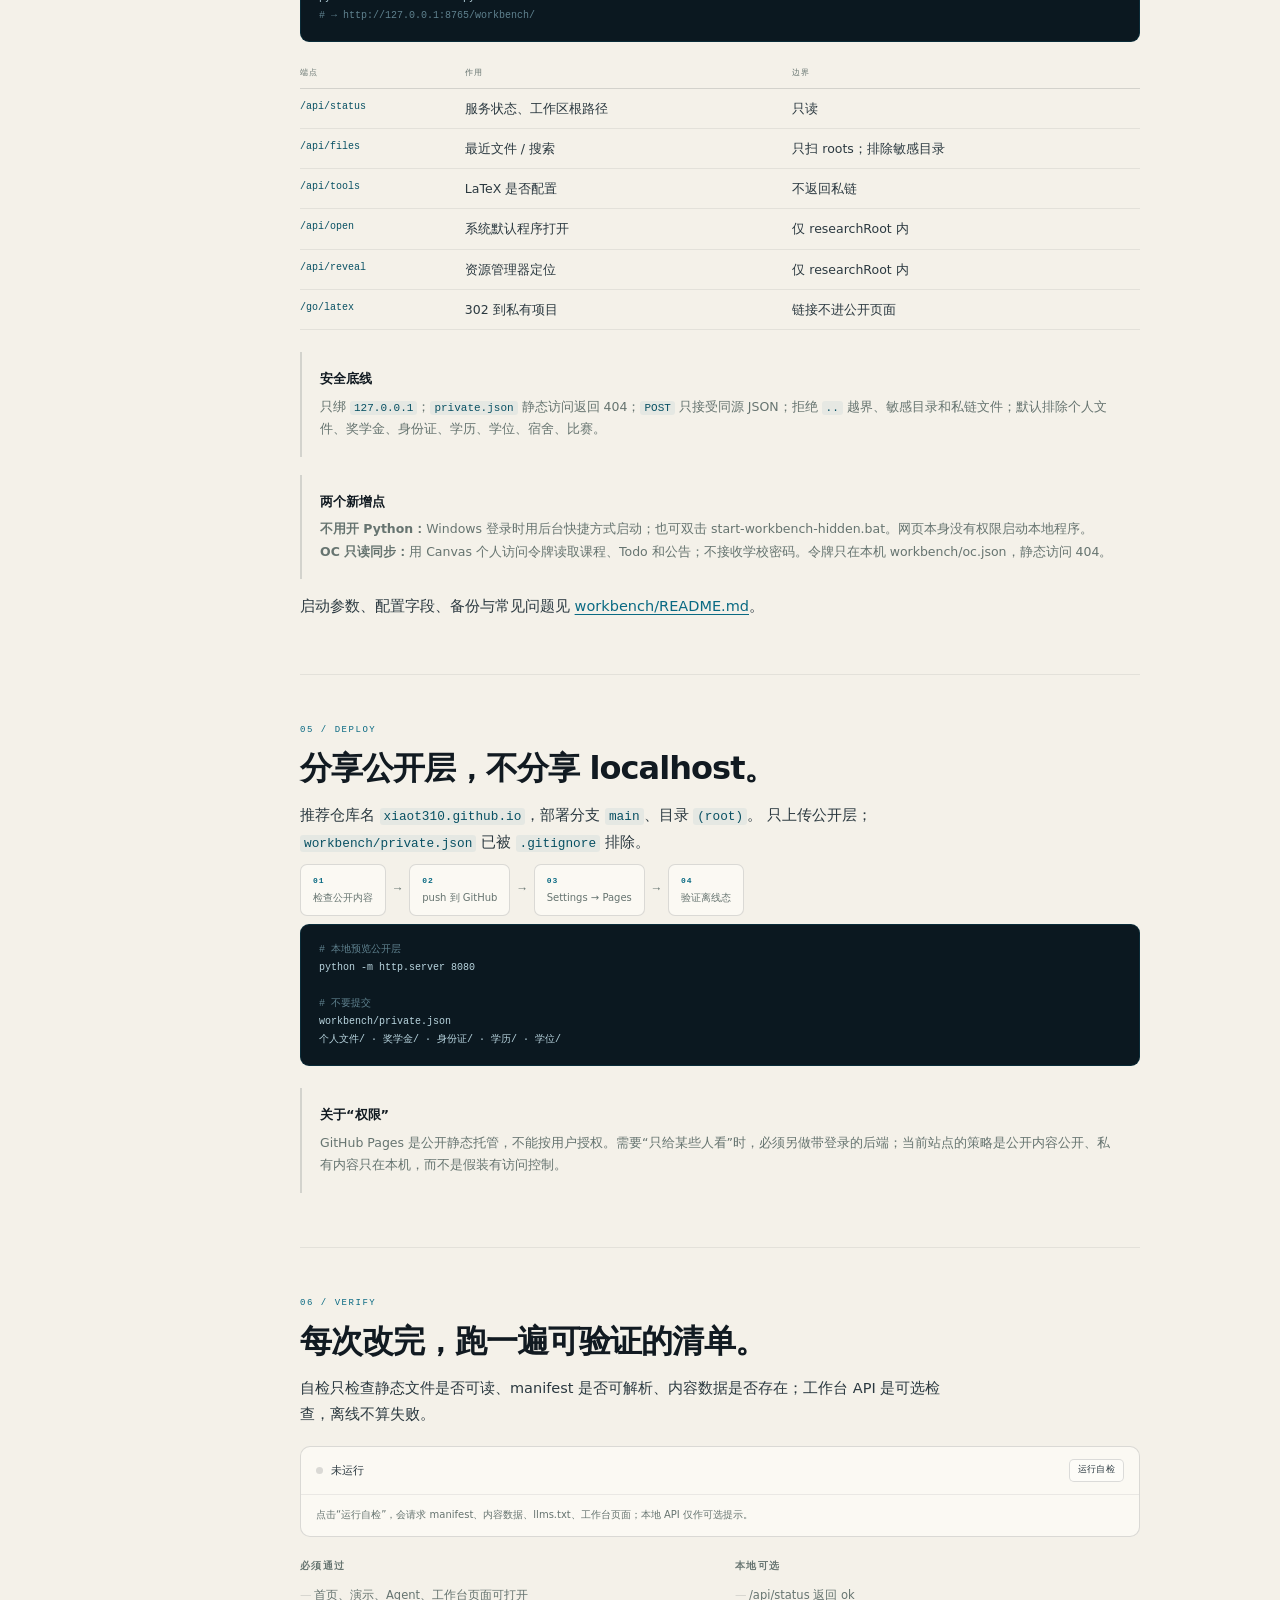
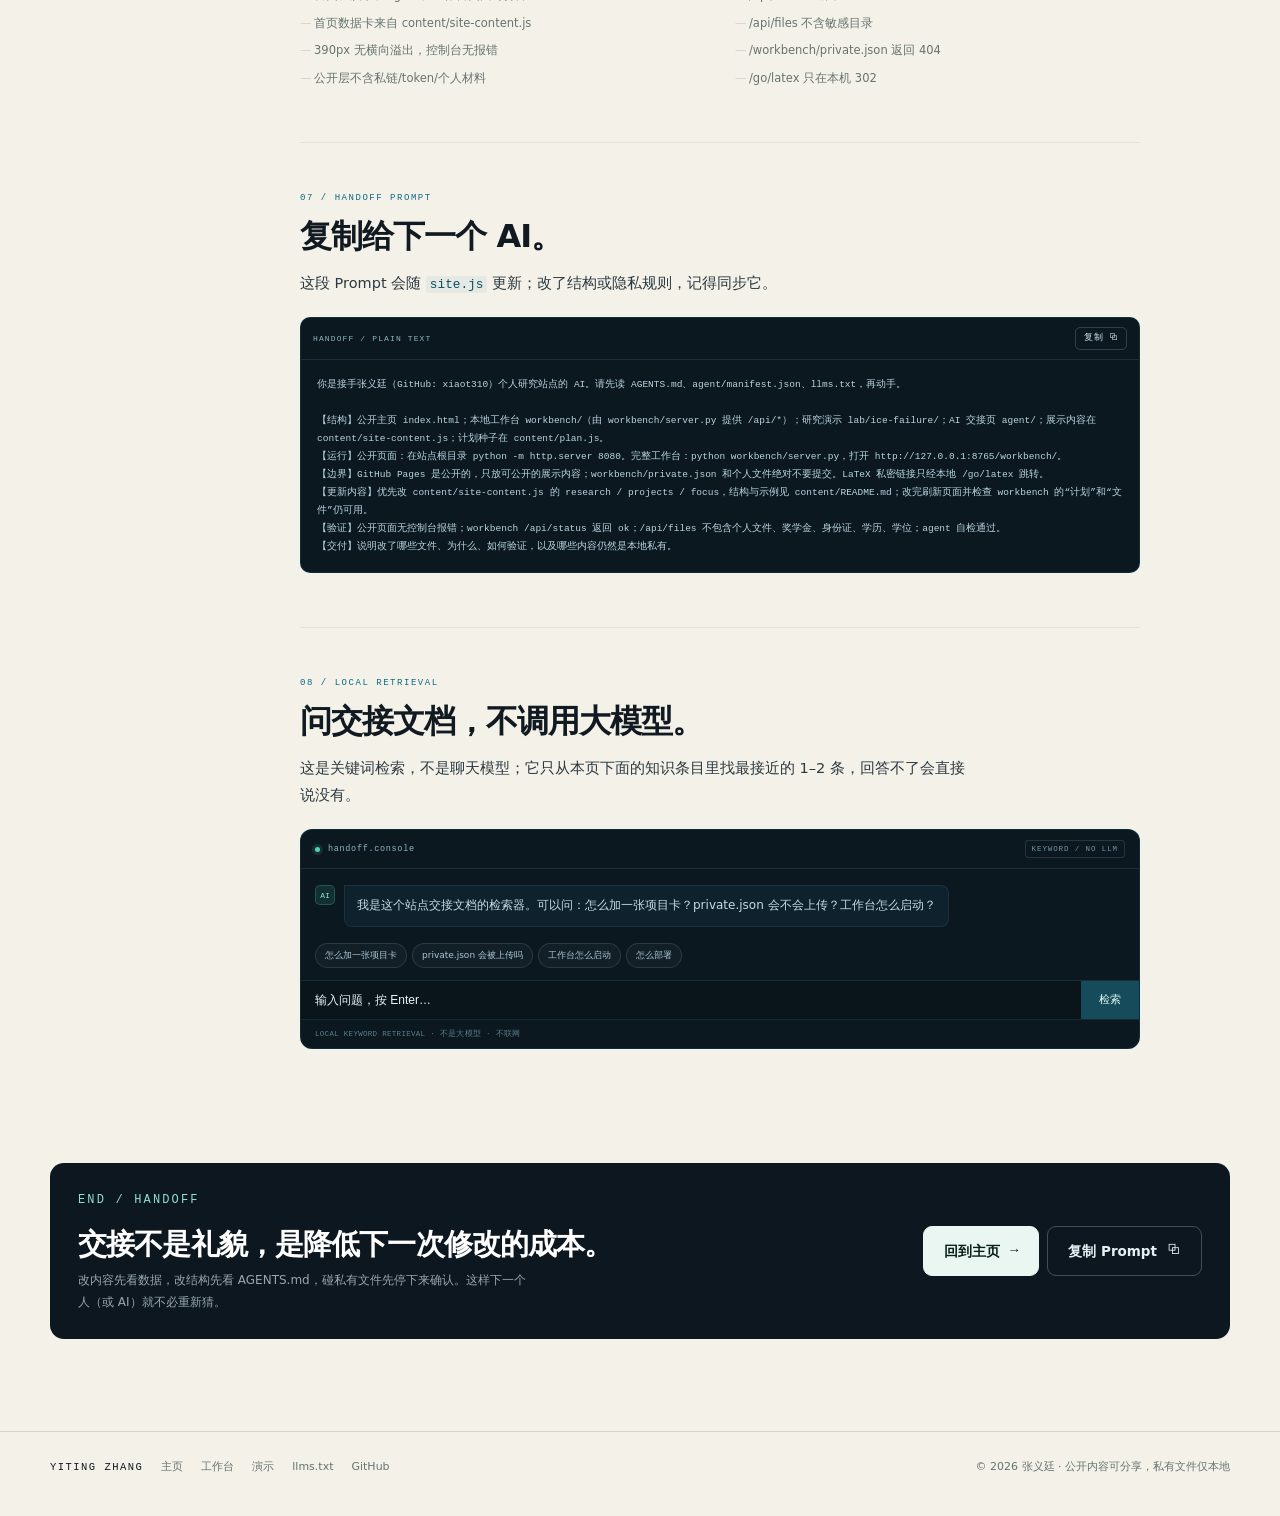
==== commit eac807e8: "Add larger type, auto-start, and OC sync" ====
--- a/agent/index.html
+++ b/agent/index.html
@@ -52,7 +52,7 @@
     </div>
     <div class="hero-stats">
       <div class="hs"><span>Content source</span><b>1 个数据文件</b></div>
-      <div class="hs"><span>Local API</span><b>7 个端点</b></div>
+      <div class="hs"><span>Local API</span><b>12 个端点</b></div>
       <div class="hs"><span>Private config</span><b>不进 Git</b></div>
       <div class="hs hs-check"><span>Self-check</span><b id="checkSummaryTop">未运行</b><button class="mini-btn" type="button" id="runCheckTop">运行</button></div>
     </div>
@@ -104,7 +104,7 @@
           <div class="arch-row">
             <div class="arch-box"><span>PUBLIC</span><b>GitHub Pages</b><small>index.html / lab / agent / content<br>纯静态、零依赖、可分享</small></div>
             <div class="arch-arrow">+</div>
-            <div class="arch-box"><span>LOCAL</span><b>127.0.0.1:8765</b><small>workbench/server.py<br>文件 / LaTeX / 计划 / 笔记 / 手绘</small></div>
+            <div class="arch-box"><span>LOCAL</span><b>127.0.0.1:8765</b><small>workbench/server.py<br>文件 / LaTeX / OC / 计划 / 笔记 / 手绘</small></div>
           </div>
           <div class="arch-row">
             <div class="arch-box"><span>PRIVATE CONFIG</span><b>workbench/private.json</b><small>研究根路径、LaTeX 私链、排除名单；.gitignore 排除</small></div>
@@ -190,6 +190,11 @@
           <h3>安全底线</h3>
           <p>只绑 <code>127.0.0.1</code>；<code>private.json</code> 静态访问返回 404；<code>POST</code> 只接受同源 JSON；拒绝 <code>..</code> 越界、敏感目录和私链文件；默认排除个人文件、奖学金、身份证、学历、学位、宿舍、比赛。</p>
         </div>
+        <div class="recipe" style="margin-top:18px">
+          <h3>两个新增点</h3>
+          <p><b>不用开 Python：</b>Windows 登录时用后台快捷方式启动；也可双击 start-workbench-hidden.bat。网页本身没有权限启动本地程序。</p>
+          <p><b>OC 只读同步：</b>用 Canvas 个人访问令牌读取课程、Todo 和公告；不接收学校密码。令牌只在本机 workbench/oc.json，静态访问 404。</p>
+        </div>
         <p class="doc-lede" style="margin-top:14px">启动参数、配置字段、备份与常见问题见 <a href="../workbench/README.md">workbench/README.md</a>。</p>
       </section>
 
--- a/agent/agent.css
+++ b/agent/agent.css
@@ -312,3 +312,17 @@
   .check-list li { flex-wrap: wrap; }
   .check-list li .detail { margin-left: 23px; max-width: none; text-align: left; }
 }
+
+/* ---------------- readability pass ---------------- */
+.doc-lede { font-size: 14.5px; }
+.doc-table { font-size: 12.5px; }
+.steps span { font-size: 12.5px; }
+.recipe p { font-size: 12.5px; }
+.machine-links small { font-size: 10px; }
+.check-list li { font-size: 10px; }
+.msg-body { font-size: 12px; }
+.console-form input { font-size: 12px; }
+.fact-grid small { font-size: 10.5px; }
+@media (max-width: 720px) {
+  .doc-table { font-size: 11.5px; }
+}
